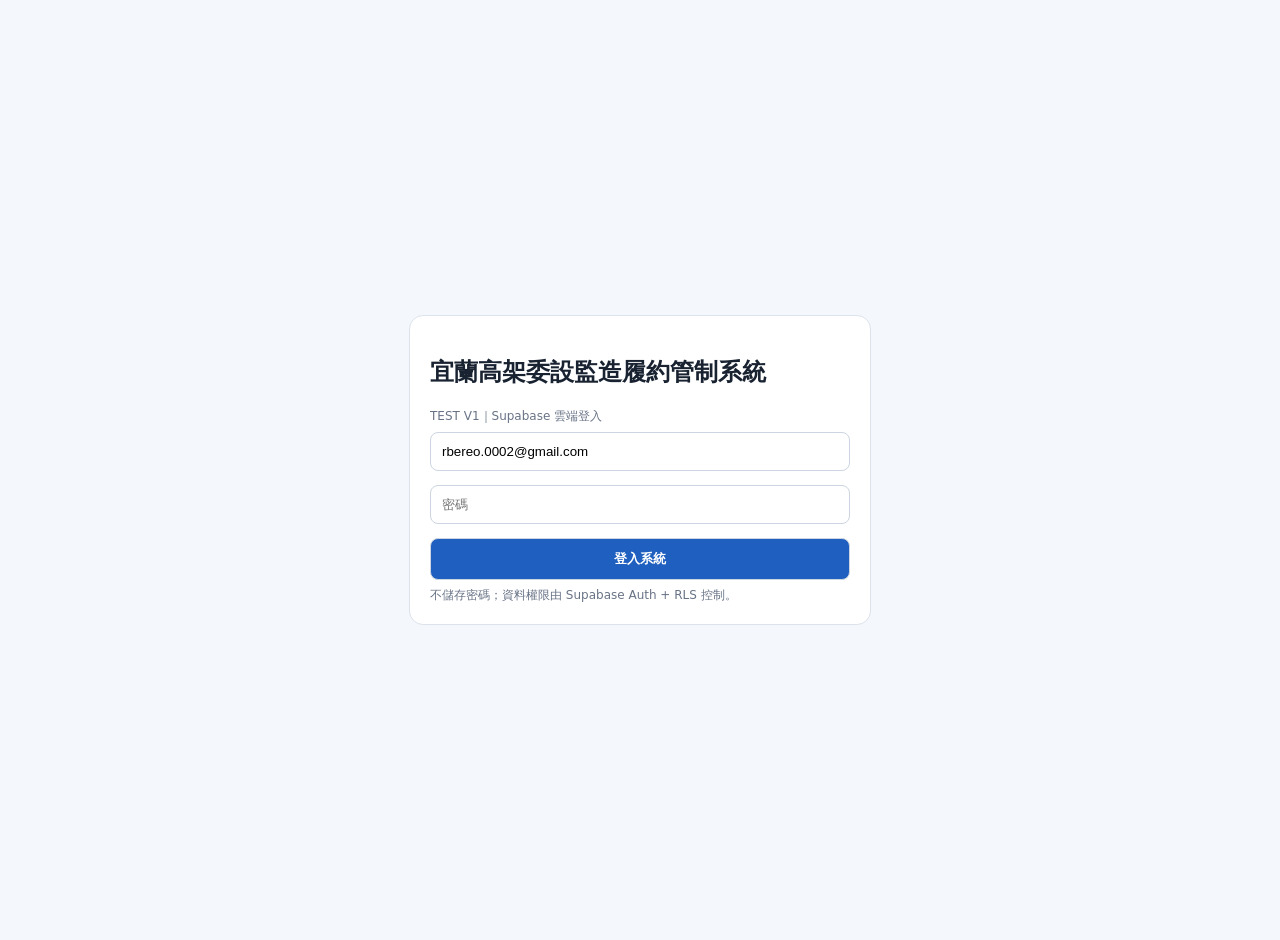
==== test/index.html @ 28b21b62 "建立 Supabase 履約管制測試版 V1 This file contains the HTML structure for the 宜蘭高架履約管制 TEST system, including" ====
<!doctype html>
<html lang="zh-Hant"><head><meta charset="utf-8"><meta name="viewport" content="width=device-width,initial-scale=1">
<title>宜蘭高架履約管制 TEST</title>
<style>
body{margin:0;font-family:system-ui,"Noto Sans TC",sans-serif;background:#f4f7fb;color:#182230}.hide{display:none!important}
.login{min-height:100vh;display:grid;place-items:center;padding:20px}.box,.card,.panel{background:#fff;border:1px solid #dce3ec;border-radius:14px;padding:20px}.box{width:min(420px,100%)}
input,button{width:100%;padding:11px;margin:7px 0;border:1px solid #ccd5e1;border-radius:8px;box-sizing:border-box}button{background:#1f5fbf;color:#fff;font-weight:700}
.top{background:#17365d;color:#fff;padding:15px 22px;display:flex;justify-content:space-between}.main{max-width:1300px;margin:auto;padding:20px}
.grid{display:grid;grid-template-columns:repeat(4,1fr);gap:12px}.projects{display:grid;grid-template-columns:1fr 1fr;gap:12px;margin-top:14px}.num{font-size:28px;font-weight:800}.muted{color:#687386;font-size:12px}
.row{display:grid;grid-template-columns:90px 1fr 120px 120px;gap:8px;padding:10px 14px;border-top:1px solid #edf0f4;font-size:13px}.head{font-weight:700;background:#eef3f9}
.perm{display:grid;grid-template-columns:repeat(3,1fr);gap:8px;margin-top:14px}.active{outline:2px solid #1f5fbf;background:#f2f7ff}.tag{background:#ffffff22;padding:5px 9px;border-radius:20px;font-size:12px}
.err{color:#b42318;font-size:13px}.panel{margin-top:14px}.note{margin-top:14px;padding:12px;background:#fff8e8;border-radius:10px;font-size:12px}
@media(max-width:800px){.grid{grid-template-columns:1fr 1fr}.projects,.perm{grid-template-columns:1fr}.row{grid-template-columns:70px 1fr 100px}.sm{display:none}}
</style></head><body>
<div id="login" class="login"><form id="form" class="box"><h2>宜蘭高架委設監造履約管制系統</h2><div class="muted">TEST V1｜Supabase 雲端登入</div>
<input id="email" type="email" autocomplete="username" value="rbereo.0002@gmail.com" required><input id="pw" type="password" autocomplete="current-password" placeholder="密碼" required>
<button type="submit">登入系統</button><div id="err" class="err"></div><div class="muted">不儲存密碼；資料權限由 Supabase Auth + RLS 控制。</div></form></div>
<div id="app" class="hide"><header class="top"><b>宜蘭至羅東鐵路高架化工程｜履約管制 TEST</b><div><span id="role" class="tag"></span> <span id="who"></span> <button id="out" style="width:auto;background:transparent">登出</button></div></header>
<main class="main"><h2>主管 Dashboard</h2><div id="time" class="muted">讀取中…</div>
<section class="grid"><div class="card"><div class="muted">北／南段標案</div><div id="pc" class="num">-</div></div><div class="card"><div class="muted">主管里程碑</div><div id="mc" class="num">-</div></div><div class="card"><div class="muted">已完成</div><div id="cc" class="num">-</div></div><div class="card"><div class="muted">逾期／即將到期</div><div id="ac" class="num">-</div></div></section>
<section id="projects" class="projects"></section><section class="panel" style="padding:0;overflow:hidden"><div class="row head"><div>標案</div><div>主要里程碑</div><div>狀態</div><div class="sm">契約期限</div></div><div id="rows"></div></section>
<section class="panel"><b>權限驗證</b><div class="muted">目前角色反白；資料庫另由 RLS 強制控管。</div><div class="perm"><div id="VIEWER" class="card"><b>Viewer</b><div class="muted">唯讀</div></div><div id="EDITOR" class="card"><b>Editor</b><div class="muted">一般資料新增／修改</div></div><div id="ADMIN" class="card"><b>Admin</b><div class="muted">完整管理權限</div></div></div></section>
<div class="note">TEST V1 僅驗證：登入／登出、北南段 Dashboard、Viewer／Editor／Admin 角色辨識。</div></main></div>
<script type="module">
import{createClient}from'https://esm.sh/@supabase/supabase-js@2';
const s=createClient('https://gpxnervtwrancfrukdba.supabase.co','sb_publishable_2TaZAQtvOrOGqTqD7kOMkw_JtIDcbYk',{auth:{persistSession:true,autoRefreshToken:true}});
const q=x=>document.getElementById(x),st={NOT_STARTED:'尚未開始',IN_PROGRESS:'辦理中',DUE_SOON:'即將到期',UNDER_REVIEW:'審查中',REVISION:'修正中',OVERDUE:'逾期',COMPLETED:'已完成',SUSPENDED:'暫停'};
const esc=v=>String(v??'').replace(/[&<>"']/g,c=>({'&':'&amp;','<':'&lt;','>':'&gt;','"':'&quot;',"'":'&#39;'}[c]));
async function show(){const{data:{session}}=await s.auth.getSession();if(!session){q('login').classList.remove('hide');q('app').classList.add('hide');return}
q('login').classList.add('hide');q('app').classList.remove('hide');q('who').textContent=session.user.email||'';
const{data:u,error:ue}=await s.from('user_profiles').select('role,is_active').eq('user_id',session.user.id).single();if(ue||!u||!u.is_active){await s.auth.signOut();q('err').textContent='此帳號尚未取得系統權限';return show()}
q('role').textContent=u.role;['VIEWER','EDITOR','ADMIN'].forEach(r=>q(r).classList.toggle('active',r===u.role));
const[pr,mr]=await Promise.all([s.from('projects').select('id,short_name,project_name,pre_tender_budget_amount').order('project_code'),s.from('milestones').select('project_id,milestone_name,stage,status,progress_percent,contract_due_date,dashboard_visible').eq('dashboard_visible',true).order('milestone_code')]);
if(pr.error||mr.error){q('time').textContent='資料讀取失敗：'+(pr.error?.message||mr.error?.message);return}const p=pr.data||[],m=mr.data||[];
q('pc').textContent=p.length;q('mc').textContent=m.length;q('cc').textContent=m.filter(x=>x.status==='COMPLETED').length;q('ac').textContent=m.filter(x=>['OVERDUE','DUE_SOON'].includes(x.status)).length;q('time').textContent='雲端資料讀取成功｜'+new Date().toLocaleString('zh-TW');
q('projects').innerHTML=p.map(x=>{const a=m.filter(y=>y.project_id===x.id),d=a.filter(y=>y.status==='COMPLETED').length,avg=a.length?Math.round(a.reduce((z,y)=>z+Number(y.progress_percent||0),0)/a.length):0,b=x.pre_tender_budget_amount?Number(x.pre_tender_budget_amount).toLocaleString('zh-TW')+' 元':'待確認';return '<div class="card"><h3>'+esc(x.short_name)+'</h3><div class="muted">'+esc(x.project_name)+'</div><p>主要里程碑：<b>'+a.length+'</b>　已完成：<b>'+d+'</b>　平均進度：<b>'+avg+'%</b></p><div class="muted">招標前預算基準：'+b+'</div></div>'}).join('');
const pm=Object.fromEntries(p.map(x=>[x.id,x.short_name]));q('rows').innerHTML=m.map(x=>'<div class="row"><div>'+esc(pm[x.project_id]||'')+'</div><div>'+esc(x.stage)+'｜'+esc(x.milestone_name)+'</div><div>'+esc(st[x.status]||x.status)+'</div><div class="sm">'+esc(x.contract_due_date||'待起算')+'</div></div>').join('')}
q('form').onsubmit=async e=>{e.preventDefault();q('err').textContent='';const{error}=await s.auth.signInWithPassword({email:q('email').value.trim(),password:q('pw').value});if(error)q('err').textContent='登入失敗：'+error.message;else show()};
q('out').onclick=async()=>{await s.auth.signOut();q('pw').value='';show()};show();
</script></body></html>
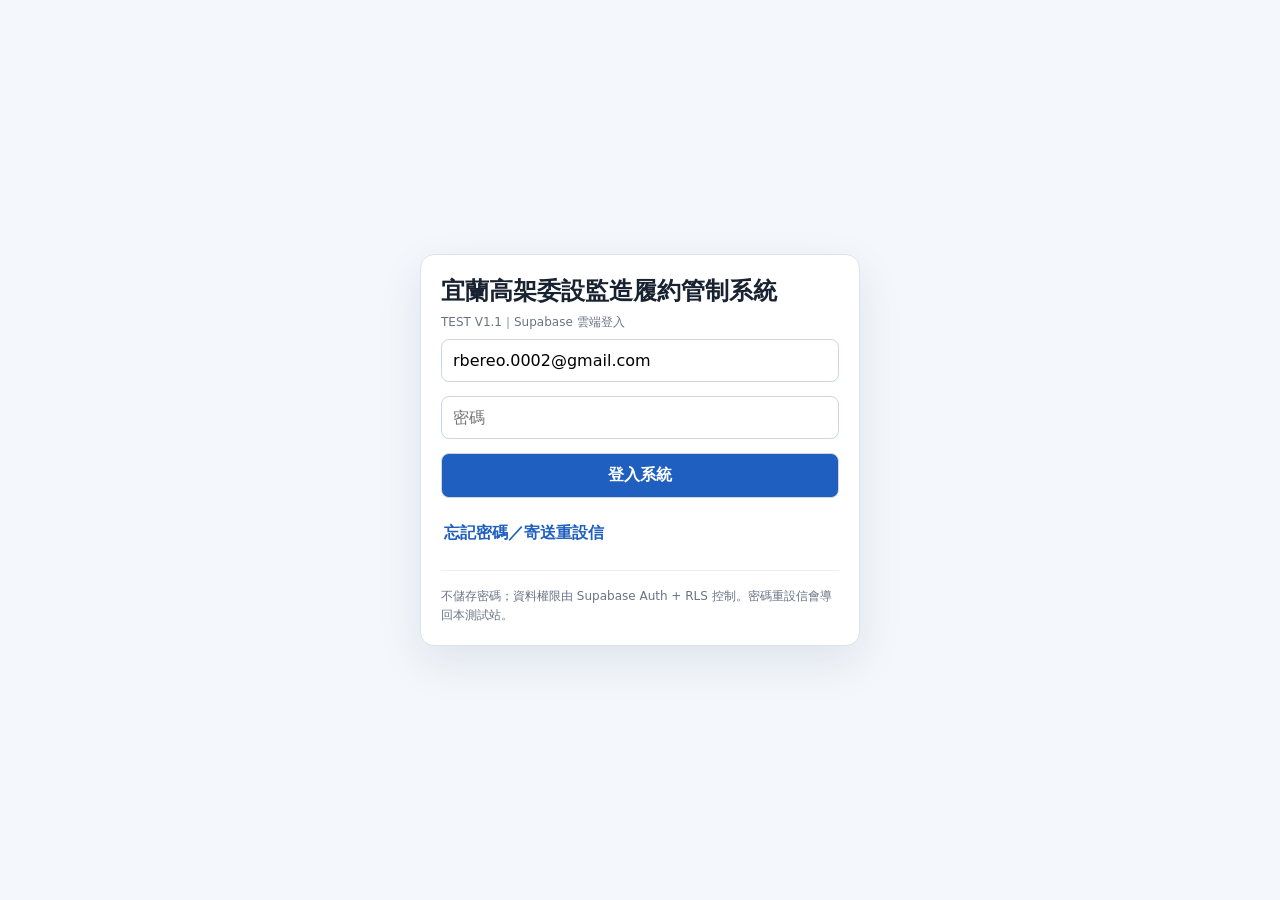
==== commit 436b95b1: "Revise index.html for version 1.1 updates TEST V1.1 更新重點 1. 加入「忘記密碼／寄送重設信」 2. Recovery link 回到 Git" ====
--- a/test/index.html
+++ b/test/index.html
@@ -1,40 +1,258 @@
 <!doctype html>
-<html lang="zh-Hant"><head><meta charset="utf-8"><meta name="viewport" content="width=device-width,initial-scale=1">
-<title>宜蘭高架履約管制 TEST</title>
+<html lang="zh-Hant">
+<head>
+<meta charset="utf-8">
+<meta name="viewport" content="width=device-width,initial-scale=1">
+<title>宜蘭高架履約管制 TEST V1.1</title>
 <style>
-body{margin:0;font-family:system-ui,"Noto Sans TC",sans-serif;background:#f4f7fb;color:#182230}.hide{display:none!important}
-.login{min-height:100vh;display:grid;place-items:center;padding:20px}.box,.card,.panel{background:#fff;border:1px solid #dce3ec;border-radius:14px;padding:20px}.box{width:min(420px,100%)}
-input,button{width:100%;padding:11px;margin:7px 0;border:1px solid #ccd5e1;border-radius:8px;box-sizing:border-box}button{background:#1f5fbf;color:#fff;font-weight:700}
-.top{background:#17365d;color:#fff;padding:15px 22px;display:flex;justify-content:space-between}.main{max-width:1300px;margin:auto;padding:20px}
-.grid{display:grid;grid-template-columns:repeat(4,1fr);gap:12px}.projects{display:grid;grid-template-columns:1fr 1fr;gap:12px;margin-top:14px}.num{font-size:28px;font-weight:800}.muted{color:#687386;font-size:12px}
-.row{display:grid;grid-template-columns:90px 1fr 120px 120px;gap:8px;padding:10px 14px;border-top:1px solid #edf0f4;font-size:13px}.head{font-weight:700;background:#eef3f9}
-.perm{display:grid;grid-template-columns:repeat(3,1fr);gap:8px;margin-top:14px}.active{outline:2px solid #1f5fbf;background:#f2f7ff}.tag{background:#ffffff22;padding:5px 9px;border-radius:20px;font-size:12px}
-.err{color:#b42318;font-size:13px}.panel{margin-top:14px}.note{margin-top:14px;padding:12px;background:#fff8e8;border-radius:10px;font-size:12px}
-@media(max-width:800px){.grid{grid-template-columns:1fr 1fr}.projects,.perm{grid-template-columns:1fr}.row{grid-template-columns:70px 1fr 100px}.sm{display:none}}
-</style></head><body>
-<div id="login" class="login"><form id="form" class="box"><h2>宜蘭高架委設監造履約管制系統</h2><div class="muted">TEST V1｜Supabase 雲端登入</div>
-<input id="email" type="email" autocomplete="username" value="rbereo.0002@gmail.com" required><input id="pw" type="password" autocomplete="current-password" placeholder="密碼" required>
-<button type="submit">登入系統</button><div id="err" class="err"></div><div class="muted">不儲存密碼；資料權限由 Supabase Auth + RLS 控制。</div></form></div>
-<div id="app" class="hide"><header class="top"><b>宜蘭至羅東鐵路高架化工程｜履約管制 TEST</b><div><span id="role" class="tag"></span> <span id="who"></span> <button id="out" style="width:auto;background:transparent">登出</button></div></header>
-<main class="main"><h2>主管 Dashboard</h2><div id="time" class="muted">讀取中…</div>
-<section class="grid"><div class="card"><div class="muted">北／南段標案</div><div id="pc" class="num">-</div></div><div class="card"><div class="muted">主管里程碑</div><div id="mc" class="num">-</div></div><div class="card"><div class="muted">已完成</div><div id="cc" class="num">-</div></div><div class="card"><div class="muted">逾期／即將到期</div><div id="ac" class="num">-</div></div></section>
-<section id="projects" class="projects"></section><section class="panel" style="padding:0;overflow:hidden"><div class="row head"><div>標案</div><div>主要里程碑</div><div>狀態</div><div class="sm">契約期限</div></div><div id="rows"></div></section>
-<section class="panel"><b>權限驗證</b><div class="muted">目前角色反白；資料庫另由 RLS 強制控管。</div><div class="perm"><div id="VIEWER" class="card"><b>Viewer</b><div class="muted">唯讀</div></div><div id="EDITOR" class="card"><b>Editor</b><div class="muted">一般資料新增／修改</div></div><div id="ADMIN" class="card"><b>Admin</b><div class="muted">完整管理權限</div></div></div></section>
-<div class="note">TEST V1 僅驗證：登入／登出、北南段 Dashboard、Viewer／Editor／Admin 角色辨識。</div></main></div>
+:root{--nav:#17365d;--blue:#1f5fbf;--bg:#f4f7fb;--line:#dce3ec;--muted:#687386;--bad:#b42318;--ok:#17803d}
+*{box-sizing:border-box}body{margin:0;font-family:system-ui,-apple-system,"Segoe UI","Noto Sans TC",sans-serif;background:var(--bg);color:#182230}
+.hide{display:none!important}.login{min-height:100vh;display:grid;place-items:center;padding:20px}.box,.card,.panel{background:#fff;border:1px solid var(--line);border-radius:14px;padding:20px}
+.box{width:min(440px,100%);box-shadow:0 16px 45px #17365d18}.box h2{margin:0 0 6px}.muted{color:var(--muted);font-size:12px;line-height:1.6}
+input,button{width:100%;padding:11px;margin:7px 0;border:1px solid #ccd5e1;border-radius:8px;font:inherit}button{background:var(--blue);color:#fff;font-weight:700;cursor:pointer}
+button.secondary{background:#fff;color:var(--blue)}button.link{background:transparent;color:var(--blue);border:0;padding:3px;text-align:left;width:auto}
+.err{color:var(--bad);font-size:13px;margin-top:8px}.ok{color:var(--ok);font-size:13px;margin-top:8px}
+.top{background:var(--nav);color:#fff;padding:15px 22px;display:flex;justify-content:space-between;align-items:center;gap:10px}.top button{width:auto;background:transparent;margin:0}
+.main{max-width:1300px;margin:auto;padding:20px}.grid{display:grid;grid-template-columns:repeat(4,1fr);gap:12px}.projects{display:grid;grid-template-columns:1fr 1fr;gap:12px;margin-top:14px}.num{font-size:28px;font-weight:800}
+.row{display:grid;grid-template-columns:90px 1fr 120px 120px;gap:8px;padding:10px 14px;border-top:1px solid #edf0f4;font-size:13px}.head{font-weight:700;background:#eef3f9}.panel{margin-top:14px}
+.perm{display:grid;grid-template-columns:repeat(3,1fr);gap:8px;margin-top:14px}.active{outline:2px solid var(--blue);background:#f2f7ff}.tag{background:#ffffff22;padding:5px 9px;border-radius:20px;font-size:12px}
+.note{margin-top:14px;padding:12px;border-radius:10px;background:#fff8e8;color:#785400;font-size:12px}.divider{height:1px;background:#edf0f4;margin:16px 0}
+@media(max-width:800px){.grid{grid-template-columns:1fr 1fr}.projects,.perm{grid-template-columns:1fr}.row{grid-template-columns:70px 1fr 100px}.sm{display:none}.top{flex-direction:column;align-items:flex-start}}
+</style>
+</head>
+<body>
+
+<div id="loginView" class="login">
+  <div class="box">
+    <h2>宜蘭高架委設監造履約管制系統</h2>
+    <div class="muted">TEST V1.1｜Supabase 雲端登入</div>
+
+    <form id="loginForm">
+      <input id="email" type="email" autocomplete="username" value="rbereo.0002@gmail.com" required>
+      <input id="pw" type="password" autocomplete="current-password" placeholder="密碼" required>
+      <button type="submit">登入系統</button>
+      <div id="loginErr" class="err"></div>
+    </form>
+
+    <button id="forgotBtn" class="link" type="button">忘記密碼／寄送重設信</button>
+    <div id="recoveryMsg" class="ok"></div>
+
+    <div class="divider"></div>
+    <div class="muted">不儲存密碼；資料權限由 Supabase Auth + RLS 控制。密碼重設信會導回本測試站。</div>
+  </div>
+</div>
+
+<div id="resetView" class="login hide">
+  <form id="resetForm" class="box">
+    <h2>設定新密碼</h2>
+    <div class="muted">已從 Supabase recovery link 進入。請設定新的系統登入密碼。</div>
+    <input id="newPw1" type="password" minlength="10" autocomplete="new-password" placeholder="新密碼（至少10字元）" required>
+    <input id="newPw2" type="password" minlength="10" autocomplete="new-password" placeholder="再次輸入新密碼" required>
+    <button type="submit">儲存新密碼</button>
+    <div id="resetErr" class="err"></div>
+    <div id="resetOk" class="ok"></div>
+  </form>
+</div>
+
+<div id="appView" class="hide">
+<header class="top">
+  <b>宜蘭至羅東鐵路高架化工程｜履約管制 TEST V1.1</b>
+  <div><span id="role" class="tag"></span> <span id="who" style="font-size:12px"></span> <button id="out">登出</button></div>
+</header>
+<main class="main">
+  <h2 style="margin-bottom:4px">主管 Dashboard</h2>
+  <div id="time" class="muted">讀取中…</div>
+
+  <section class="grid" style="margin-top:14px">
+    <div class="card"><div class="muted">北／南段標案</div><div id="pc" class="num">-</div></div>
+    <div class="card"><div class="muted">主管里程碑</div><div id="mc" class="num">-</div></div>
+    <div class="card"><div class="muted">已完成</div><div id="cc" class="num">-</div></div>
+    <div class="card"><div class="muted">逾期／即將到期</div><div id="ac" class="num">-</div></div>
+  </section>
+
+  <section id="projects" class="projects"></section>
+
+  <section class="panel" style="padding:0;overflow:hidden">
+    <div class="row head"><div>標案</div><div>主要里程碑</div><div>狀態</div><div class="sm">契約期限</div></div>
+    <div id="rows"></div>
+  </section>
+
+  <section class="panel">
+    <b>權限驗證</b>
+    <div class="muted">目前角色反白；資料庫另由 RLS 強制控管。</div>
+    <div class="perm">
+      <div id="VIEWER" class="card"><b>Viewer</b><div class="muted">唯讀</div></div>
+      <div id="EDITOR" class="card"><b>Editor</b><div class="muted">一般資料新增／修改</div></div>
+      <div id="ADMIN" class="card"><b>Admin</b><div class="muted">完整管理權限</div></div>
+    </div>
+  </section>
+
+  <div class="note">TEST V1.1：登入／登出、密碼重設、北南段 Dashboard、Viewer／Editor／Admin 角色辨識。</div>
+</main>
+</div>
+
 <script type="module">
-import{createClient}from'https://esm.sh/@supabase/supabase-js@2';
-const s=createClient('https://gpxnervtwrancfrukdba.supabase.co','sb_publishable_2TaZAQtvOrOGqTqD7kOMkw_JtIDcbYk',{auth:{persistSession:true,autoRefreshToken:true}});
-const q=x=>document.getElementById(x),st={NOT_STARTED:'尚未開始',IN_PROGRESS:'辦理中',DUE_SOON:'即將到期',UNDER_REVIEW:'審查中',REVISION:'修正中',OVERDUE:'逾期',COMPLETED:'已完成',SUSPENDED:'暫停'};
+import {createClient} from 'https://esm.sh/@supabase/supabase-js@2';
+
+const SUPABASE_URL='https://gpxnervtwrancfrukdba.supabase.co';
+const SUPABASE_KEY='sb_publishable_2TaZAQtvOrOGqTqD7kOMkw_JtIDcbYk';
+const SITE_URL='https://lwtlin-sketch.github.io/yilan-rail-dashboard/test/';
+const s=createClient(SUPABASE_URL,SUPABASE_KEY,{auth:{persistSession:true,autoRefreshToken:true,detectSessionInUrl:true}});
+
+const q=x=>document.getElementById(x);
+const st={NOT_STARTED:'尚未開始',IN_PROGRESS:'辦理中',DUE_SOON:'即將到期',UNDER_REVIEW:'審查中',REVISION:'修正中',OVERDUE:'逾期',COMPLETED:'已完成',SUSPENDED:'暫停'};
 const esc=v=>String(v??'').replace(/[&<>"']/g,c=>({'&':'&amp;','<':'&lt;','>':'&gt;','"':'&quot;',"'":'&#39;'}[c]));
-async function show(){const{data:{session}}=await s.auth.getSession();if(!session){q('login').classList.remove('hide');q('app').classList.add('hide');return}
-q('login').classList.add('hide');q('app').classList.remove('hide');q('who').textContent=session.user.email||'';
-const{data:u,error:ue}=await s.from('user_profiles').select('role,is_active').eq('user_id',session.user.id).single();if(ue||!u||!u.is_active){await s.auth.signOut();q('err').textContent='此帳號尚未取得系統權限';return show()}
-q('role').textContent=u.role;['VIEWER','EDITOR','ADMIN'].forEach(r=>q(r).classList.toggle('active',r===u.role));
-const[pr,mr]=await Promise.all([s.from('projects').select('id,short_name,project_name,pre_tender_budget_amount').order('project_code'),s.from('milestones').select('project_id,milestone_name,stage,status,progress_percent,contract_due_date,dashboard_visible').eq('dashboard_visible',true).order('milestone_code')]);
-if(pr.error||mr.error){q('time').textContent='資料讀取失敗：'+(pr.error?.message||mr.error?.message);return}const p=pr.data||[],m=mr.data||[];
-q('pc').textContent=p.length;q('mc').textContent=m.length;q('cc').textContent=m.filter(x=>x.status==='COMPLETED').length;q('ac').textContent=m.filter(x=>['OVERDUE','DUE_SOON'].includes(x.status)).length;q('time').textContent='雲端資料讀取成功｜'+new Date().toLocaleString('zh-TW');
-q('projects').innerHTML=p.map(x=>{const a=m.filter(y=>y.project_id===x.id),d=a.filter(y=>y.status==='COMPLETED').length,avg=a.length?Math.round(a.reduce((z,y)=>z+Number(y.progress_percent||0),0)/a.length):0,b=x.pre_tender_budget_amount?Number(x.pre_tender_budget_amount).toLocaleString('zh-TW')+' 元':'待確認';return '<div class="card"><h3>'+esc(x.short_name)+'</h3><div class="muted">'+esc(x.project_name)+'</div><p>主要里程碑：<b>'+a.length+'</b>　已完成：<b>'+d+'</b>　平均進度：<b>'+avg+'%</b></p><div class="muted">招標前預算基準：'+b+'</div></div>'}).join('');
-const pm=Object.fromEntries(p.map(x=>[x.id,x.short_name]));q('rows').innerHTML=m.map(x=>'<div class="row"><div>'+esc(pm[x.project_id]||'')+'</div><div>'+esc(x.stage)+'｜'+esc(x.milestone_name)+'</div><div>'+esc(st[x.status]||x.status)+'</div><div class="sm">'+esc(x.contract_due_date||'待起算')+'</div></div>').join('')}
-q('form').onsubmit=async e=>{e.preventDefault();q('err').textContent='';const{error}=await s.auth.signInWithPassword({email:q('email').value.trim(),password:q('pw').value});if(error)q('err').textContent='登入失敗：'+error.message;else show()};
-q('out').onclick=async()=>{await s.auth.signOut();q('pw').value='';show()};show();
-</script></body></html>
+
+function setView(name){
+  q('loginView').classList.toggle('hide',name!=='login');
+  q('resetView').classList.toggle('hide',name!=='reset');
+  q('appView').classList.toggle('hide',name!=='app');
+}
+
+function urlSuggestsRecovery(){
+  const h=location.hash||'';
+  const s=location.search||'';
+  return h.includes('type=recovery') || s.includes('type=recovery') || h.includes('access_token=');
+}
+
+async function boot(){
+  const {data:{session}}=await s.auth.getSession();
+
+  if(urlSuggestsRecovery() && session){
+    setView('reset');
+    return;
+  }
+
+  if(!session){
+    setView('login');
+    return;
+  }
+
+  setView('app');
+  await loadDashboard(session);
+}
+
+q('loginForm').addEventListener('submit',async e=>{
+  e.preventDefault();
+  q('loginErr').textContent='';
+  const {error}=await s.auth.signInWithPassword({
+    email:q('email').value.trim(),
+    password:q('pw').value
+  });
+  if(error){
+    q('loginErr').textContent='登入失敗：'+error.message;
+    return;
+  }
+  await boot();
+});
+
+q('forgotBtn').addEventListener('click',async()=>{
+  q('loginErr').textContent='';
+  q('recoveryMsg').textContent='';
+  const email=q('email').value.trim();
+  if(!email){
+    q('loginErr').textContent='請先輸入 Email';
+    return;
+  }
+  const {error}=await s.auth.resetPasswordForEmail(email,{redirectTo:SITE_URL});
+  if(error){
+    q('loginErr').textContent='無法寄送重設信：'+error.message;
+    return;
+  }
+  q('recoveryMsg').textContent='密碼重設信已寄出，請到信箱收信。';
+});
+
+q('resetForm').addEventListener('submit',async e=>{
+  e.preventDefault();
+  q('resetErr').textContent='';
+  q('resetOk').textContent='';
+  const p1=q('newPw1').value;
+  const p2=q('newPw2').value;
+  if(p1.length<10){
+    q('resetErr').textContent='新密碼至少10字元。';
+    return;
+  }
+  if(p1!==p2){
+    q('resetErr').textContent='兩次輸入的密碼不一致。';
+    return;
+  }
+  const {error}=await s.auth.updateUser({password:p1});
+  if(error){
+    q('resetErr').textContent='密碼更新失敗：'+error.message;
+    return;
+  }
+  q('resetOk').textContent='新密碼已設定完成，正在進入系統…';
+  history.replaceState({},document.title,location.pathname);
+  setTimeout(()=>boot(),700);
+});
+
+q('out').addEventListener('click',async()=>{
+  await s.auth.signOut();
+  q('pw').value='';
+  history.replaceState({},document.title,location.pathname);
+  await boot();
+});
+
+async function loadDashboard(session){
+  q('who').textContent=session.user.email||'';
+
+  const {data:u,error:ue}=await s.from('user_profiles')
+    .select('role,is_active')
+    .eq('user_id',session.user.id)
+    .single();
+
+  if(ue||!u||!u.is_active){
+    await s.auth.signOut();
+    q('loginErr').textContent='此帳號尚未取得系統權限。';
+    return boot();
+  }
+
+  q('role').textContent=u.role;
+  ['VIEWER','EDITOR','ADMIN'].forEach(r=>q(r).classList.toggle('active',r===u.role));
+
+  const [pr,mr]=await Promise.all([
+    s.from('projects')
+      .select('id,short_name,project_name,pre_tender_budget_amount')
+      .order('project_code'),
+    s.from('milestones')
+      .select('project_id,milestone_name,stage,status,progress_percent,contract_due_date,dashboard_visible')
+      .eq('dashboard_visible',true)
+      .order('milestone_code')
+  ]);
+
+  if(pr.error||mr.error){
+    q('time').textContent='雲端資料讀取失敗：'+(pr.error?.message||mr.error?.message);
+    return;
+  }
+
+  const p=pr.data||[],m=mr.data||[];
+  q('pc').textContent=p.length;
+  q('mc').textContent=m.length;
+  q('cc').textContent=m.filter(x=>x.status==='COMPLETED').length;
+  q('ac').textContent=m.filter(x=>['OVERDUE','DUE_SOON'].includes(x.status)).length;
+  q('time').textContent='雲端資料讀取成功｜'+new Date().toLocaleString('zh-TW');
+
+  q('projects').innerHTML=p.map(x=>{
+    const a=m.filter(y=>y.project_id===x.id);
+    const d=a.filter(y=>y.status==='COMPLETED').length;
+    const avg=a.length?Math.round(a.reduce((z,y)=>z+Number(y.progress_percent||0),0)/a.length):0;
+    const b=x.pre_tender_budget_amount?Number(x.pre_tender_budget_amount).toLocaleString('zh-TW')+' 元':'待確認';
+    return '<article class="card"><h3>'+esc(x.short_name)+'</h3><div class="muted">'+esc(x.project_name)+'</div><p>主要里程碑：<b>'+a.length+'</b>　已完成：<b>'+d+'</b>　平均進度：<b>'+avg+'%</b></p><div class="muted">招標前預算基準：'+b+'</div></article>';
+  }).join('');
+
+  const pm=Object.fromEntries(p.map(x=>[x.id,x.short_name]));
+  q('rows').innerHTML=m.map(x=>
+    '<div class="row"><div>'+esc(pm[x.project_id]||'')+'</div><div>'+esc(x.stage)+'｜'+esc(x.milestone_name)+'</div><div>'+esc(st[x.status]||x.status)+'</div><div class="sm">'+esc(x.contract_due_date||'待起算')+'</div></div>'
+  ).join('');
+}
+
+s.auth.onAuthStateChange((event,session)=>{
+  if(event==='PASSWORD_RECOVERY' && session){
+    setView('reset');
+  }
+});
+
+boot();
+</script>
+</body>
+</html>
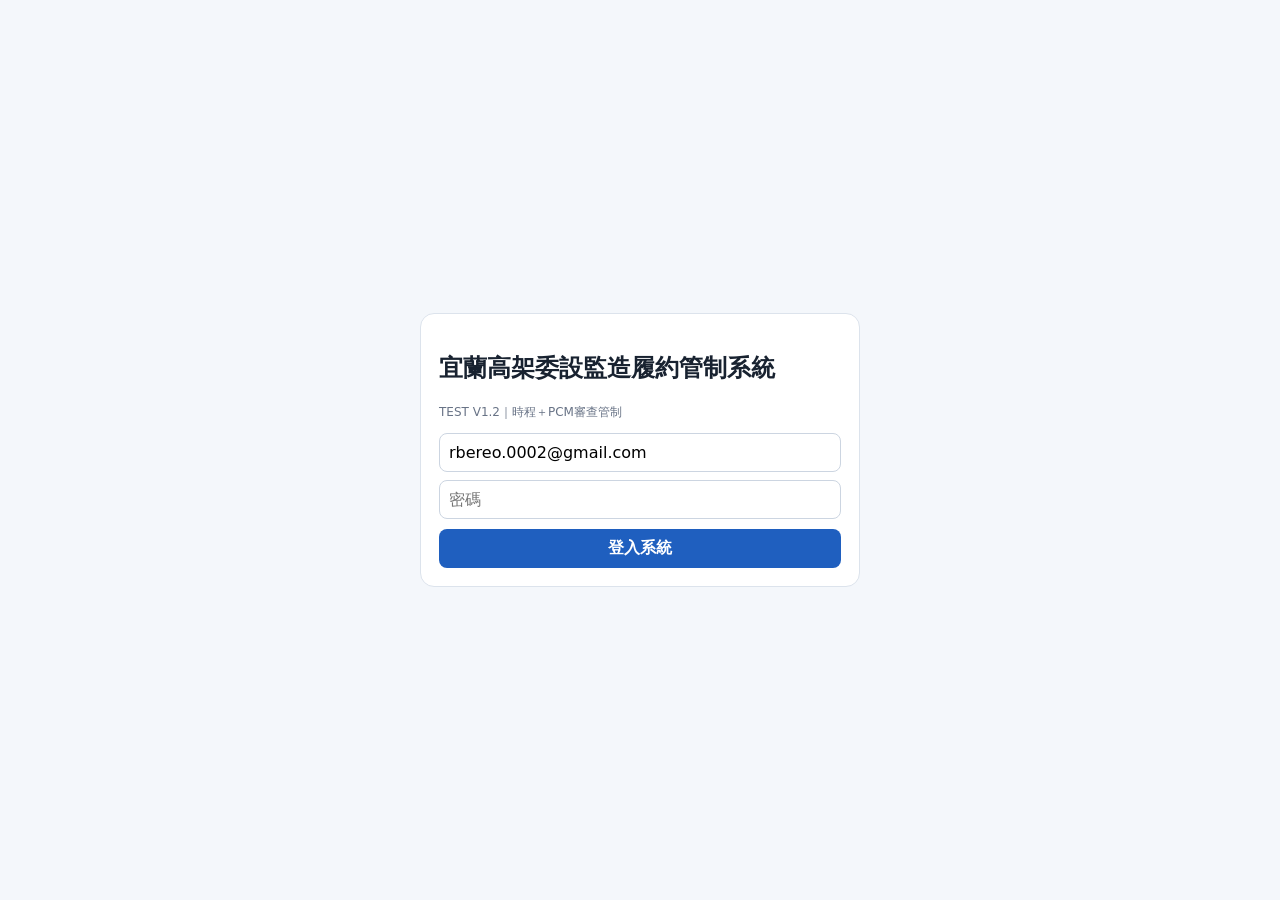
==== commit 79a9592a: "TEST V1.2 新增： 1. ADMIN 輸入契約簽訂日／生效日。 2. EDITOR / ADMIN 更新里程碑實際提送、核定、完成日期。 3. 自動重算可明確推導的契約期限。 4. P" ====
--- a/test/index.html
+++ b/test/index.html
@@ -1,258 +1,21 @@
-<!doctype html>
-<html lang="zh-Hant">
-<head>
-<meta charset="utf-8">
-<meta name="viewport" content="width=device-width,initial-scale=1">
-<title>宜蘭高架履約管制 TEST V1.1</title>
+<!doctype html><html lang="zh-Hant"><head><meta charset="utf-8"><meta name="viewport" content="width=device-width,initial-scale=1"><title>宜蘭高架履約管制 TEST V1.2</title>
 <style>
-:root{--nav:#17365d;--blue:#1f5fbf;--bg:#f4f7fb;--line:#dce3ec;--muted:#687386;--bad:#b42318;--ok:#17803d}
-*{box-sizing:border-box}body{margin:0;font-family:system-ui,-apple-system,"Segoe UI","Noto Sans TC",sans-serif;background:var(--bg);color:#182230}
-.hide{display:none!important}.login{min-height:100vh;display:grid;place-items:center;padding:20px}.box,.card,.panel{background:#fff;border:1px solid var(--line);border-radius:14px;padding:20px}
-.box{width:min(440px,100%);box-shadow:0 16px 45px #17365d18}.box h2{margin:0 0 6px}.muted{color:var(--muted);font-size:12px;line-height:1.6}
-input,button{width:100%;padding:11px;margin:7px 0;border:1px solid #ccd5e1;border-radius:8px;font:inherit}button{background:var(--blue);color:#fff;font-weight:700;cursor:pointer}
-button.secondary{background:#fff;color:var(--blue)}button.link{background:transparent;color:var(--blue);border:0;padding:3px;text-align:left;width:auto}
-.err{color:var(--bad);font-size:13px;margin-top:8px}.ok{color:var(--ok);font-size:13px;margin-top:8px}
-.top{background:var(--nav);color:#fff;padding:15px 22px;display:flex;justify-content:space-between;align-items:center;gap:10px}.top button{width:auto;background:transparent;margin:0}
-.main{max-width:1300px;margin:auto;padding:20px}.grid{display:grid;grid-template-columns:repeat(4,1fr);gap:12px}.projects{display:grid;grid-template-columns:1fr 1fr;gap:12px;margin-top:14px}.num{font-size:28px;font-weight:800}
-.row{display:grid;grid-template-columns:90px 1fr 120px 120px;gap:8px;padding:10px 14px;border-top:1px solid #edf0f4;font-size:13px}.head{font-weight:700;background:#eef3f9}.panel{margin-top:14px}
-.perm{display:grid;grid-template-columns:repeat(3,1fr);gap:8px;margin-top:14px}.active{outline:2px solid var(--blue);background:#f2f7ff}.tag{background:#ffffff22;padding:5px 9px;border-radius:20px;font-size:12px}
-.note{margin-top:14px;padding:12px;border-radius:10px;background:#fff8e8;color:#785400;font-size:12px}.divider{height:1px;background:#edf0f4;margin:16px 0}
-@media(max-width:800px){.grid{grid-template-columns:1fr 1fr}.projects,.perm{grid-template-columns:1fr}.row{grid-template-columns:70px 1fr 100px}.sm{display:none}.top{flex-direction:column;align-items:flex-start}}
-</style>
-</head>
-<body>
-
-<div id="loginView" class="login">
-  <div class="box">
-    <h2>宜蘭高架委設監造履約管制系統</h2>
-    <div class="muted">TEST V1.1｜Supabase 雲端登入</div>
-
-    <form id="loginForm">
-      <input id="email" type="email" autocomplete="username" value="rbereo.0002@gmail.com" required>
-      <input id="pw" type="password" autocomplete="current-password" placeholder="密碼" required>
-      <button type="submit">登入系統</button>
-      <div id="loginErr" class="err"></div>
-    </form>
-
-    <button id="forgotBtn" class="link" type="button">忘記密碼／寄送重設信</button>
-    <div id="recoveryMsg" class="ok"></div>
-
-    <div class="divider"></div>
-    <div class="muted">不儲存密碼；資料權限由 Supabase Auth + RLS 控制。密碼重設信會導回本測試站。</div>
-  </div>
-</div>
-
-<div id="resetView" class="login hide">
-  <form id="resetForm" class="box">
-    <h2>設定新密碼</h2>
-    <div class="muted">已從 Supabase recovery link 進入。請設定新的系統登入密碼。</div>
-    <input id="newPw1" type="password" minlength="10" autocomplete="new-password" placeholder="新密碼（至少10字元）" required>
-    <input id="newPw2" type="password" minlength="10" autocomplete="new-password" placeholder="再次輸入新密碼" required>
-    <button type="submit">儲存新密碼</button>
-    <div id="resetErr" class="err"></div>
-    <div id="resetOk" class="ok"></div>
-  </form>
-</div>
-
-<div id="appView" class="hide">
-<header class="top">
-  <b>宜蘭至羅東鐵路高架化工程｜履約管制 TEST V1.1</b>
-  <div><span id="role" class="tag"></span> <span id="who" style="font-size:12px"></span> <button id="out">登出</button></div>
-</header>
-<main class="main">
-  <h2 style="margin-bottom:4px">主管 Dashboard</h2>
-  <div id="time" class="muted">讀取中…</div>
-
-  <section class="grid" style="margin-top:14px">
-    <div class="card"><div class="muted">北／南段標案</div><div id="pc" class="num">-</div></div>
-    <div class="card"><div class="muted">主管里程碑</div><div id="mc" class="num">-</div></div>
-    <div class="card"><div class="muted">已完成</div><div id="cc" class="num">-</div></div>
-    <div class="card"><div class="muted">逾期／即將到期</div><div id="ac" class="num">-</div></div>
-  </section>
-
-  <section id="projects" class="projects"></section>
-
-  <section class="panel" style="padding:0;overflow:hidden">
-    <div class="row head"><div>標案</div><div>主要里程碑</div><div>狀態</div><div class="sm">契約期限</div></div>
-    <div id="rows"></div>
-  </section>
-
-  <section class="panel">
-    <b>權限驗證</b>
-    <div class="muted">目前角色反白；資料庫另由 RLS 強制控管。</div>
-    <div class="perm">
-      <div id="VIEWER" class="card"><b>Viewer</b><div class="muted">唯讀</div></div>
-      <div id="EDITOR" class="card"><b>Editor</b><div class="muted">一般資料新增／修改</div></div>
-      <div id="ADMIN" class="card"><b>Admin</b><div class="muted">完整管理權限</div></div>
-    </div>
-  </section>
-
-  <div class="note">TEST V1.1：登入／登出、密碼重設、北南段 Dashboard、Viewer／Editor／Admin 角色辨識。</div>
-</main>
-</div>
-
+:root{--nav:#17365d;--blue:#1f5fbf;--bg:#f4f7fb;--line:#dce3ec;--muted:#687386;--bad:#b42318;--warn:#b54708;--ok:#17803d}*{box-sizing:border-box}body{margin:0;font-family:system-ui,"Noto Sans TC",sans-serif;background:var(--bg);color:#182230}.hide{display:none!important}.login{min-height:100vh;display:grid;place-items:center;padding:20px}.box,.card,.panel{background:#fff;border:1px solid var(--line);border-radius:14px;padding:18px}.box{width:min(440px,100%)}input,select,button{font:inherit}input,select{width:100%;padding:9px;border:1px solid #ccd5e1;border-radius:8px;background:#fff}button{padding:9px 13px;border:0;border-radius:8px;background:var(--blue);color:#fff;font-weight:700;cursor:pointer}.top{background:var(--nav);color:#fff;padding:14px 22px;display:flex;justify-content:space-between;gap:10px}.top button{background:transparent}.main{max-width:1380px;margin:auto;padding:18px}.tabs{display:flex;gap:8px;flex-wrap:wrap;margin:10px 0}.tab{background:#fff;color:#17365d;border:1px solid #ccd5e1}.tab.active{background:#17365d;color:#fff}.grid{display:grid;grid-template-columns:repeat(4,1fr);gap:12px}.projects{display:grid;grid-template-columns:1fr 1fr;gap:12px;margin-top:14px}.num{font-size:28px;font-weight:800}.muted{color:var(--muted);font-size:12px;line-height:1.5}.tag{background:#ffffff22;padding:5px 9px;border-radius:20px;font-size:12px}.panel{margin-top:14px}.err{color:var(--bad);font-size:13px}.ok{color:var(--ok);font-size:13px}.table{width:100%;border-collapse:collapse;font-size:13px}.table th,.table td{padding:8px;border-bottom:1px solid #edf0f4;text-align:left;vertical-align:middle}.table th{background:#eef3f9;position:sticky;top:0}.scroll{overflow:auto;max-height:62vh}.pill{display:inline-block;padding:3px 8px;border-radius:99px;background:#eef3f9}.pill.bad{background:#fee4e2;color:#b42318}.pill.warn{background:#fffaeb;color:#b54708}.pill.ok{background:#ecfdf3;color:#067647}.formgrid{display:grid;grid-template-columns:repeat(4,1fr);gap:10px}.formgrid label{font-size:12px;color:#475467}.wide{grid-column:span 2}.note{margin-top:12px;padding:12px;background:#fff8e8;border-radius:10px;font-size:12px}@media(max-width:900px){.grid{grid-template-columns:1fr 1fr}.projects{grid-template-columns:1fr}.formgrid{grid-template-columns:1fr 1fr}}@media(max-width:600px){.grid,.formgrid{grid-template-columns:1fr}.top{flex-direction:column}}
+</style></head><body>
+<div id="loginView" class="login"><form id="loginForm" class="box"><h2>宜蘭高架委設監造履約管制系統</h2><div class="muted">TEST V1.2｜時程＋PCM審查管制</div><input id="email" type="email" value="rbereo.0002@gmail.com" required style="margin-top:12px"><input id="pw" type="password" placeholder="密碼" required style="margin-top:8px"><button style="width:100%;margin-top:10px">登入系統</button><div id="loginErr" class="err"></div></form></div>
+<div id="appView" class="hide"><header class="top"><b>宜蘭至羅東鐵路高架化工程｜履約管制 TEST V1.2</b><div><span id="role" class="tag"></span> <span id="who"></span> <button id="out">登出</button></div></header><main class="main">
+<div class="tabs"><button class="tab active" data-page="dash">主管 Dashboard</button><button class="tab" data-page="schedule">時程資料輸入</button><button class="tab" data-page="review">PCM 審查管制</button></div>
+<section id="dashPage"><h2>主管 Dashboard</h2><div id="time" class="muted">讀取中…</div><div class="grid" style="margin-top:12px"><div class="card"><div class="muted">北／南段標案</div><div id="pc" class="num">-</div></div><div class="card"><div class="muted">主管里程碑</div><div id="mc" class="num">-</div></div><div class="card"><div class="muted">已完成</div><div id="cc" class="num">-</div></div><div class="card"><div class="muted">逾期／即將到期</div><div id="ac" class="num">-</div></div></div><div id="projects" class="projects"></div><section class="panel scroll"><table class="table"><thead><tr><th>標案</th><th>管制項目</th><th>期限</th><th>剩餘天數</th><th>狀態</th></tr></thead><tbody id="alerts"></tbody></table></section></section>
+<section id="schedulePage" class="hide"><h2>時程資料輸入</h2><div class="muted">契約主檔日期僅 ADMIN 可修改；EDITOR 可更新里程碑實際提送、核定、完成日期。系統依觸發關係自動重算可明確推導的期限。</div><section id="projectDatePanel" class="panel"><b>契約主檔日期</b><div class="formgrid" style="margin-top:10px"><label>標案<select id="projectSelect"></select></label><label>契約簽訂日<input id="signDate" type="date"></label><label>契約生效日<input id="effectiveDate" type="date"></label><label>&nbsp;<button id="saveProjectDates" style="width:100%">儲存並重算</button></label></div><div id="projectDateMsg"></div></section><section class="panel scroll"><table class="table"><thead><tr><th>標案</th><th>里程碑</th><th>觸發依據</th><th>天數</th><th>契約期限</th><th>實際提送</th><th>核定日</th><th>完成日</th><th>動作</th></tr></thead><tbody id="milestoneEditRows"></tbody></table></section></section>
+<section id="reviewPage" class="hide"><h2>PCM 審查管制</h2><div class="muted">管理規則：PCM 原則一次審查 30 日曆天；假日只警示、不自動順延。輸入 PCM 收件日後，系統自動計算管理期限。</div><section class="panel"><div class="formgrid"><label>標案<select id="reviewProject"></select></label><label class="wide">審查里程碑<select id="reviewMilestone"></select></label><label>版次／次別<input id="revisionNo" placeholder="V1 / 第1次"></label><label>廠商提送日<input id="contractorSubmitDate" type="date"></label><label>PCM 收件日<input id="pcmReceiveDate" type="date"></label><label>&nbsp;<button id="addReview" style="width:100%">新增審查紀錄</button></label></div><div id="reviewMsg"></div></section><section class="panel scroll"><table class="table"><thead><tr><th>標案</th><th>成果</th><th>版次</th><th>PCM收件</th><th>PCM管理期限</th><th>PCM完成</th><th>狀態</th></tr></thead><tbody id="reviewRows"></tbody></table></section></section>
+<div class="note">TEST V1.2：新增契約日期輸入、里程碑日期輸入、自動期限重算、PCM 30 日審查期限及 Dashboard 預警。</div></main></div>
 <script type="module">
-import {createClient} from 'https://esm.sh/@supabase/supabase-js@2';
-
-const SUPABASE_URL='https://gpxnervtwrancfrukdba.supabase.co';
-const SUPABASE_KEY='sb_publishable_2TaZAQtvOrOGqTqD7kOMkw_JtIDcbYk';
-const SITE_URL='https://lwtlin-sketch.github.io/yilan-rail-dashboard/test/';
-const s=createClient(SUPABASE_URL,SUPABASE_KEY,{auth:{persistSession:true,autoRefreshToken:true,detectSessionInUrl:true}});
-
-const q=x=>document.getElementById(x);
-const st={NOT_STARTED:'尚未開始',IN_PROGRESS:'辦理中',DUE_SOON:'即將到期',UNDER_REVIEW:'審查中',REVISION:'修正中',OVERDUE:'逾期',COMPLETED:'已完成',SUSPENDED:'暫停'};
-const esc=v=>String(v??'').replace(/[&<>"']/g,c=>({'&':'&amp;','<':'&lt;','>':'&gt;','"':'&quot;',"'":'&#39;'}[c]));
-
-function setView(name){
-  q('loginView').classList.toggle('hide',name!=='login');
-  q('resetView').classList.toggle('hide',name!=='reset');
-  q('appView').classList.toggle('hide',name!=='app');
-}
-
-function urlSuggestsRecovery(){
-  const h=location.hash||'';
-  const s=location.search||'';
-  return h.includes('type=recovery') || s.includes('type=recovery') || h.includes('access_token=');
-}
-
-async function boot(){
-  const {data:{session}}=await s.auth.getSession();
-
-  if(urlSuggestsRecovery() && session){
-    setView('reset');
-    return;
-  }
-
-  if(!session){
-    setView('login');
-    return;
-  }
-
-  setView('app');
-  await loadDashboard(session);
-}
-
-q('loginForm').addEventListener('submit',async e=>{
-  e.preventDefault();
-  q('loginErr').textContent='';
-  const {error}=await s.auth.signInWithPassword({
-    email:q('email').value.trim(),
-    password:q('pw').value
-  });
-  if(error){
-    q('loginErr').textContent='登入失敗：'+error.message;
-    return;
-  }
-  await boot();
-});
-
-q('forgotBtn').addEventListener('click',async()=>{
-  q('loginErr').textContent='';
-  q('recoveryMsg').textContent='';
-  const email=q('email').value.trim();
-  if(!email){
-    q('loginErr').textContent='請先輸入 Email';
-    return;
-  }
-  const {error}=await s.auth.resetPasswordForEmail(email,{redirectTo:SITE_URL});
-  if(error){
-    q('loginErr').textContent='無法寄送重設信：'+error.message;
-    return;
-  }
-  q('recoveryMsg').textContent='密碼重設信已寄出，請到信箱收信。';
-});
-
-q('resetForm').addEventListener('submit',async e=>{
-  e.preventDefault();
-  q('resetErr').textContent='';
-  q('resetOk').textContent='';
-  const p1=q('newPw1').value;
-  const p2=q('newPw2').value;
-  if(p1.length<10){
-    q('resetErr').textContent='新密碼至少10字元。';
-    return;
-  }
-  if(p1!==p2){
-    q('resetErr').textContent='兩次輸入的密碼不一致。';
-    return;
-  }
-  const {error}=await s.auth.updateUser({password:p1});
-  if(error){
-    q('resetErr').textContent='密碼更新失敗：'+error.message;
-    return;
-  }
-  q('resetOk').textContent='新密碼已設定完成，正在進入系統…';
-  history.replaceState({},document.title,location.pathname);
-  setTimeout(()=>boot(),700);
-});
-
-q('out').addEventListener('click',async()=>{
-  await s.auth.signOut();
-  q('pw').value='';
-  history.replaceState({},document.title,location.pathname);
-  await boot();
-});
-
-async function loadDashboard(session){
-  q('who').textContent=session.user.email||'';
-
-  const {data:u,error:ue}=await s.from('user_profiles')
-    .select('role,is_active')
-    .eq('user_id',session.user.id)
-    .single();
-
-  if(ue||!u||!u.is_active){
-    await s.auth.signOut();
-    q('loginErr').textContent='此帳號尚未取得系統權限。';
-    return boot();
-  }
-
-  q('role').textContent=u.role;
-  ['VIEWER','EDITOR','ADMIN'].forEach(r=>q(r).classList.toggle('active',r===u.role));
-
-  const [pr,mr]=await Promise.all([
-    s.from('projects')
-      .select('id,short_name,project_name,pre_tender_budget_amount')
-      .order('project_code'),
-    s.from('milestones')
-      .select('project_id,milestone_name,stage,status,progress_percent,contract_due_date,dashboard_visible')
-      .eq('dashboard_visible',true)
-      .order('milestone_code')
-  ]);
-
-  if(pr.error||mr.error){
-    q('time').textContent='雲端資料讀取失敗：'+(pr.error?.message||mr.error?.message);
-    return;
-  }
-
-  const p=pr.data||[],m=mr.data||[];
-  q('pc').textContent=p.length;
-  q('mc').textContent=m.length;
-  q('cc').textContent=m.filter(x=>x.status==='COMPLETED').length;
-  q('ac').textContent=m.filter(x=>['OVERDUE','DUE_SOON'].includes(x.status)).length;
-  q('time').textContent='雲端資料讀取成功｜'+new Date().toLocaleString('zh-TW');
-
-  q('projects').innerHTML=p.map(x=>{
-    const a=m.filter(y=>y.project_id===x.id);
-    const d=a.filter(y=>y.status==='COMPLETED').length;
-    const avg=a.length?Math.round(a.reduce((z,y)=>z+Number(y.progress_percent||0),0)/a.length):0;
-    const b=x.pre_tender_budget_amount?Number(x.pre_tender_budget_amount).toLocaleString('zh-TW')+' 元':'待確認';
-    return '<article class="card"><h3>'+esc(x.short_name)+'</h3><div class="muted">'+esc(x.project_name)+'</div><p>主要里程碑：<b>'+a.length+'</b>　已完成：<b>'+d+'</b>　平均進度：<b>'+avg+'%</b></p><div class="muted">招標前預算基準：'+b+'</div></article>';
-  }).join('');
-
-  const pm=Object.fromEntries(p.map(x=>[x.id,x.short_name]));
-  q('rows').innerHTML=m.map(x=>
-    '<div class="row"><div>'+esc(pm[x.project_id]||'')+'</div><div>'+esc(x.stage)+'｜'+esc(x.milestone_name)+'</div><div>'+esc(st[x.status]||x.status)+'</div><div class="sm">'+esc(x.contract_due_date||'待起算')+'</div></div>'
-  ).join('');
-}
-
-s.auth.onAuthStateChange((event,session)=>{
-  if(event==='PASSWORD_RECOVERY' && session){
-    setView('reset');
-  }
-});
-
-boot();
-</script>
-</body>
-</html>
+import{createClient}from'https://esm.sh/@supabase/supabase-js@2';const s=createClient('https://gpxnervtwrancfrukdba.supabase.co','sb_publishable_2TaZAQtvOrOGqTqD7kOMkw_JtIDcbYk',{auth:{persistSession:true,autoRefreshToken:true}}),q=x=>document.getElementById(x);let role='',projects=[],milestones=[],reviews=[];const esc=v=>String(v??'').replace(/[&<>"']/g,c=>({'&':'&amp;','<':'&lt;','>':'&gt;','"':'&quot;',"'":'&#39;'}[c])),fmt=d=>d?new Date(d+'T00:00:00').toLocaleDateString('zh-TW'):'—';function pill(x){let c=x==='OVERDUE'?'bad':x==='DUE_SOON'?'warn':x==='COMPLETED'?'ok':'';return'<span class="pill '+c+'">'+({OVERDUE:'逾期',DUE_SOON:'即將到期',COMPLETED:'完成',NORMAL:'正常',NO_DATE:'待起算'}[x]||x)+'</span>'}function page(n){['dash','schedule','review'].forEach(x=>q(x+'Page').classList.toggle('hide',x!==n));document.querySelectorAll('.tab').forEach(b=>b.classList.toggle('active',b.dataset.page===n))}document.querySelectorAll('.tab').forEach(b=>b.onclick=()=>page(b.dataset.page));
+async function boot(){const{data:{session}}=await s.auth.getSession();if(!session){q('loginView').classList.remove('hide');q('appView').classList.add('hide');return}q('loginView').classList.add('hide');q('appView').classList.remove('hide');q('who').textContent=session.user.email||'';const{data:u,error}=await s.from('user_profiles').select('role,is_active').eq('user_id',session.user.id).single();if(error||!u||!u.is_active){await s.auth.signOut();q('loginErr').textContent='此帳號尚未取得系統權限。';return boot()}role=u.role;q('role').textContent=role;q('projectDatePanel').classList.toggle('hide',role!=='ADMIN');await loadAll()}
+async function loadAll(){const[pr,mr,rr,ar]=await Promise.all([s.from('projects').select('id,project_code,short_name,project_name,pre_tender_budget_amount,contract_sign_date,contract_effective_date').order('project_code'),s.from('milestones').select('id,project_id,milestone_code,stage,milestone_name,trigger_description,contract_days,contract_due_date,actual_submit_date,approved_date,actual_finish_date,status,progress_percent,dashboard_visible,review_required').order('milestone_code'),s.from('reviews').select('id,project_id,milestone_id,revision_no,pcm_receive_date,pcm_target_date,pcm_finish_date,review_status').order('created_at',{ascending:false}),s.from('v_control_alerts').select('*').order('due_date',{ascending:true})]);if(pr.error||mr.error||rr.error||ar.error){q('time').textContent='讀取失敗：'+(pr.error?.message||mr.error?.message||rr.error?.message||ar.error?.message);return}projects=pr.data||[];milestones=mr.data||[];reviews=rr.data||[];renderDash(ar.data||[]);renderSelectors();renderMilestones();renderReviews()}
+function renderDash(a){let dm=milestones.filter(x=>x.dashboard_visible);q('pc').textContent=projects.length;q('mc').textContent=dm.length;q('cc').textContent=dm.filter(x=>x.actual_finish_date||x.status==='COMPLETED').length;q('ac').textContent=a.filter(x=>['OVERDUE','DUE_SOON'].includes(x.alert_status)).length;q('time').textContent='雲端資料讀取成功｜'+new Date().toLocaleString('zh-TW');q('projects').innerHTML=projects.map(p=>{let m=dm.filter(x=>x.project_id===p.id),d=m.filter(x=>x.actual_finish_date||x.status==='COMPLETED').length,av=m.length?Math.round(m.reduce((z,x)=>z+Number(x.progress_percent||0),0)/m.length):0;return'<div class="card"><h3>'+esc(p.short_name)+'</h3><div class="muted">'+esc(p.project_name)+'</div><p>主要里程碑：<b>'+m.length+'</b>　已完成：<b>'+d+'</b>　平均進度：<b>'+av+'%</b></p><div class="muted">招標前預算基準：'+(p.pre_tender_budget_amount?Number(p.pre_tender_budget_amount).toLocaleString('zh-TW')+' 元':'待確認')+'</div></div>'}).join('');q('alerts').innerHTML=a.map(x=>'<tr><td>'+esc(x.short_name)+'</td><td>'+esc(x.alert_type==='PCM_REVIEW'?'PCM｜'+x.item_name:x.item_name)+'</td><td>'+fmt(x.due_date)+'</td><td>'+(x.days_remaining??'—')+'</td><td>'+pill(x.alert_status)+'</td></tr>').join('')}
+function renderSelectors(){let o=projects.map(p=>'<option value="'+p.id+'">'+esc(p.short_name)+'</option>').join('');q('projectSelect').innerHTML=o;q('reviewProject').innerHTML=o;fillProjectDates();fillReviewMilestones()}function fillProjectDates(){let p=projects.find(x=>x.id===q('projectSelect').value)||projects[0];if(!p)return;q('signDate').value=p.contract_sign_date||'';q('effectiveDate').value=p.contract_effective_date||''}q('projectSelect').onchange=fillProjectDates;q('reviewProject').onchange=fillReviewMilestones;function fillReviewMilestones(){let id=q('reviewProject').value||projects[0]?.id;q('reviewMilestone').innerHTML=milestones.filter(m=>m.project_id===id&&m.review_required).map(m=>'<option value="'+m.id+'">'+esc(m.stage+'｜'+m.milestone_name)+'</option>').join('')}
+function renderMilestones(){let pm=Object.fromEntries(projects.map(p=>[p.id,p.short_name]));q('milestoneEditRows').innerHTML=milestones.map(m=>'<tr><td>'+esc(pm[m.project_id]||'')+'</td><td>'+esc(m.stage+'｜'+m.milestone_name)+'</td><td>'+esc(m.trigger_description||'—')+'</td><td>'+(m.contract_days??'—')+'</td><td>'+fmt(m.contract_due_date)+'</td><td><input type="date" id="sub_'+m.id+'" value="'+(m.actual_submit_date||'')+'"></td><td><input type="date" id="app_'+m.id+'" value="'+(m.approved_date||'')+'"></td><td><input type="date" id="fin_'+m.id+'" value="'+(m.actual_finish_date||'')+'"></td><td>'+(role==='VIEWER'?'唯讀':'<button onclick="window.saveM(\''+m.id+'\')">儲存</button>')+'</td></tr>').join('')}window.saveM=async id=>{if(role==='VIEWER')return;let{error}=await s.from('milestones').update({actual_submit_date:q('sub_'+id).value||null,approved_date:q('app_'+id).value||null,actual_finish_date:q('fin_'+id).value||null}).eq('id',id);if(error)return alert('儲存失敗：'+error.message);await loadAll()};
+q('saveProjectDates').onclick=async()=>{let{error}=await s.from('projects').update({contract_sign_date:q('signDate').value||null,contract_effective_date:q('effectiveDate').value||null}).eq('id',q('projectSelect').value);q('projectDateMsg').className=error?'err':'ok';q('projectDateMsg').textContent=error?'儲存失敗：'+error.message:'已儲存並自動重算後續期限。';if(!error)await loadAll()};q('addReview').onclick=async()=>{if(role==='VIEWER')return;let{error}=await s.from('reviews').insert({project_id:q('reviewProject').value,milestone_id:q('reviewMilestone').value,revision_no:q('revisionNo').value||null,contractor_submit_date:q('contractorSubmitDate').value||null,pcm_receive_date:q('pcmReceiveDate').value||null,review_status:'PCM_REVIEW'});q('reviewMsg').className=error?'err':'ok';q('reviewMsg').textContent=error?'新增失敗：'+error.message:'已新增；PCM管理期限已自動計算。';if(!error)await loadAll()};function renderReviews(){let pm=Object.fromEntries(projects.map(p=>[p.id,p.short_name])),mm=Object.fromEntries(milestones.map(m=>[m.id,m.milestone_name]));q('reviewRows').innerHTML=reviews.map(r=>'<tr><td>'+esc(pm[r.project_id]||'')+'</td><td>'+esc(mm[r.milestone_id]||'')+'</td><td>'+esc(r.revision_no||'—')+'</td><td>'+fmt(r.pcm_receive_date)+'</td><td>'+fmt(r.pcm_target_date)+'</td><td>'+fmt(r.pcm_finish_date)+'</td><td>'+esc(r.review_status)+'</td></tr>').join('')}
+q('loginForm').onsubmit=async e=>{e.preventDefault();let{error}=await s.auth.signInWithPassword({email:q('email').value.trim(),password:q('pw').value});if(error)q('loginErr').textContent='登入失敗：'+error.message;else boot()};q('out').onclick=async()=>{await s.auth.signOut();q('pw').value='';boot()};boot();
+</script></body></html>
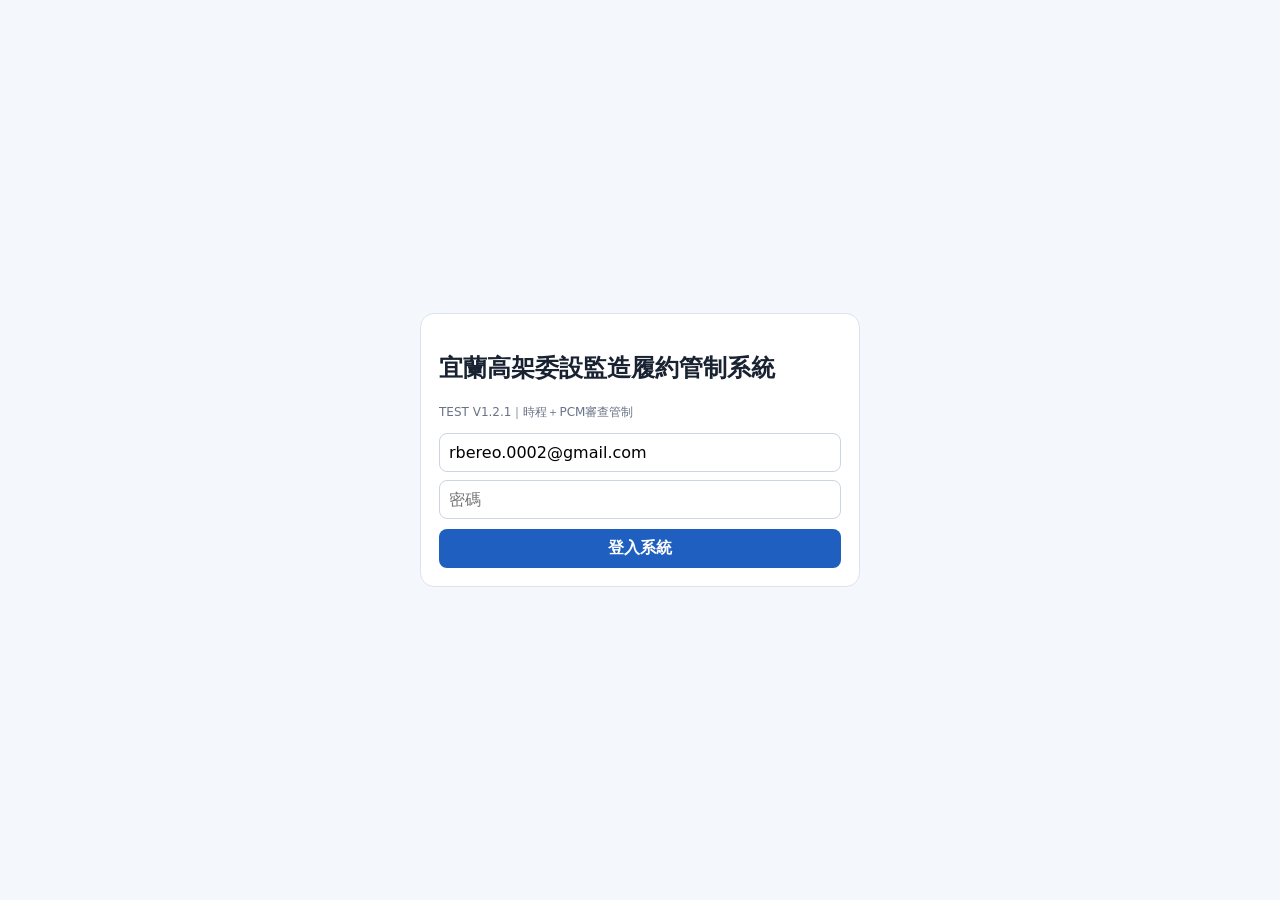
==== commit 6642f79f: "Update index.html to version TEST V1.2.1 修正： 1. 恢復忘記密碼／密碼重設功能。 2. 修正 Supabase 自動重算契約期限時的 FROM-clau" ====
--- a/test/index.html
+++ b/test/index.html
@@ -1,14 +1,14 @@
-<!doctype html><html lang="zh-Hant"><head><meta charset="utf-8"><meta name="viewport" content="width=device-width,initial-scale=1"><title>宜蘭高架履約管制 TEST V1.2</title>
+<!doctype html><html lang="zh-Hant"><head><meta charset="utf-8"><meta name="viewport" content="width=device-width,initial-scale=1"><title>宜蘭高架履約管制 TEST V1.2.1</title>
 <style>
 :root{--nav:#17365d;--blue:#1f5fbf;--bg:#f4f7fb;--line:#dce3ec;--muted:#687386;--bad:#b42318;--warn:#b54708;--ok:#17803d}*{box-sizing:border-box}body{margin:0;font-family:system-ui,"Noto Sans TC",sans-serif;background:var(--bg);color:#182230}.hide{display:none!important}.login{min-height:100vh;display:grid;place-items:center;padding:20px}.box,.card,.panel{background:#fff;border:1px solid var(--line);border-radius:14px;padding:18px}.box{width:min(440px,100%)}input,select,button{font:inherit}input,select{width:100%;padding:9px;border:1px solid #ccd5e1;border-radius:8px;background:#fff}button{padding:9px 13px;border:0;border-radius:8px;background:var(--blue);color:#fff;font-weight:700;cursor:pointer}.top{background:var(--nav);color:#fff;padding:14px 22px;display:flex;justify-content:space-between;gap:10px}.top button{background:transparent}.main{max-width:1380px;margin:auto;padding:18px}.tabs{display:flex;gap:8px;flex-wrap:wrap;margin:10px 0}.tab{background:#fff;color:#17365d;border:1px solid #ccd5e1}.tab.active{background:#17365d;color:#fff}.grid{display:grid;grid-template-columns:repeat(4,1fr);gap:12px}.projects{display:grid;grid-template-columns:1fr 1fr;gap:12px;margin-top:14px}.num{font-size:28px;font-weight:800}.muted{color:var(--muted);font-size:12px;line-height:1.5}.tag{background:#ffffff22;padding:5px 9px;border-radius:20px;font-size:12px}.panel{margin-top:14px}.err{color:var(--bad);font-size:13px}.ok{color:var(--ok);font-size:13px}.table{width:100%;border-collapse:collapse;font-size:13px}.table th,.table td{padding:8px;border-bottom:1px solid #edf0f4;text-align:left;vertical-align:middle}.table th{background:#eef3f9;position:sticky;top:0}.scroll{overflow:auto;max-height:62vh}.pill{display:inline-block;padding:3px 8px;border-radius:99px;background:#eef3f9}.pill.bad{background:#fee4e2;color:#b42318}.pill.warn{background:#fffaeb;color:#b54708}.pill.ok{background:#ecfdf3;color:#067647}.formgrid{display:grid;grid-template-columns:repeat(4,1fr);gap:10px}.formgrid label{font-size:12px;color:#475467}.wide{grid-column:span 2}.note{margin-top:12px;padding:12px;background:#fff8e8;border-radius:10px;font-size:12px}@media(max-width:900px){.grid{grid-template-columns:1fr 1fr}.projects{grid-template-columns:1fr}.formgrid{grid-template-columns:1fr 1fr}}@media(max-width:600px){.grid,.formgrid{grid-template-columns:1fr}.top{flex-direction:column}}
 </style></head><body>
-<div id="loginView" class="login"><form id="loginForm" class="box"><h2>宜蘭高架委設監造履約管制系統</h2><div class="muted">TEST V1.2｜時程＋PCM審查管制</div><input id="email" type="email" value="rbereo.0002@gmail.com" required style="margin-top:12px"><input id="pw" type="password" placeholder="密碼" required style="margin-top:8px"><button style="width:100%;margin-top:10px">登入系統</button><div id="loginErr" class="err"></div></form></div>
-<div id="appView" class="hide"><header class="top"><b>宜蘭至羅東鐵路高架化工程｜履約管制 TEST V1.2</b><div><span id="role" class="tag"></span> <span id="who"></span> <button id="out">登出</button></div></header><main class="main">
+<div id="loginView" class="login"><form id="loginForm" class="box"><h2>宜蘭高架委設監造履約管制系統</h2><div class="muted">TEST V1.2.1｜時程＋PCM審查管制</div><input id="email" type="email" value="rbereo.0002@gmail.com" required style="margin-top:12px"><input id="pw" type="password" placeholder="密碼" required style="margin-top:8px"><button style="width:100%;margin-top:10px">登入系統</button><div id="loginErr" class="err"></div></form></div>
+<div id="appView" class="hide"><header class="top"><b>宜蘭至羅東鐵路高架化工程｜履約管制 TEST V1.2.1</b><div><span id="role" class="tag"></span> <span id="who"></span> <button id="out">登出</button></div></header><main class="main">
 <div class="tabs"><button class="tab active" data-page="dash">主管 Dashboard</button><button class="tab" data-page="schedule">時程資料輸入</button><button class="tab" data-page="review">PCM 審查管制</button></div>
 <section id="dashPage"><h2>主管 Dashboard</h2><div id="time" class="muted">讀取中…</div><div class="grid" style="margin-top:12px"><div class="card"><div class="muted">北／南段標案</div><div id="pc" class="num">-</div></div><div class="card"><div class="muted">主管里程碑</div><div id="mc" class="num">-</div></div><div class="card"><div class="muted">已完成</div><div id="cc" class="num">-</div></div><div class="card"><div class="muted">逾期／即將到期</div><div id="ac" class="num">-</div></div></div><div id="projects" class="projects"></div><section class="panel scroll"><table class="table"><thead><tr><th>標案</th><th>管制項目</th><th>期限</th><th>剩餘天數</th><th>狀態</th></tr></thead><tbody id="alerts"></tbody></table></section></section>
 <section id="schedulePage" class="hide"><h2>時程資料輸入</h2><div class="muted">契約主檔日期僅 ADMIN 可修改；EDITOR 可更新里程碑實際提送、核定、完成日期。系統依觸發關係自動重算可明確推導的期限。</div><section id="projectDatePanel" class="panel"><b>契約主檔日期</b><div class="formgrid" style="margin-top:10px"><label>標案<select id="projectSelect"></select></label><label>契約簽訂日<input id="signDate" type="date"></label><label>契約生效日<input id="effectiveDate" type="date"></label><label>&nbsp;<button id="saveProjectDates" style="width:100%">儲存並重算</button></label></div><div id="projectDateMsg"></div></section><section class="panel scroll"><table class="table"><thead><tr><th>標案</th><th>里程碑</th><th>觸發依據</th><th>天數</th><th>契約期限</th><th>實際提送</th><th>核定日</th><th>完成日</th><th>動作</th></tr></thead><tbody id="milestoneEditRows"></tbody></table></section></section>
 <section id="reviewPage" class="hide"><h2>PCM 審查管制</h2><div class="muted">管理規則：PCM 原則一次審查 30 日曆天；假日只警示、不自動順延。輸入 PCM 收件日後，系統自動計算管理期限。</div><section class="panel"><div class="formgrid"><label>標案<select id="reviewProject"></select></label><label class="wide">審查里程碑<select id="reviewMilestone"></select></label><label>版次／次別<input id="revisionNo" placeholder="V1 / 第1次"></label><label>廠商提送日<input id="contractorSubmitDate" type="date"></label><label>PCM 收件日<input id="pcmReceiveDate" type="date"></label><label>&nbsp;<button id="addReview" style="width:100%">新增審查紀錄</button></label></div><div id="reviewMsg"></div></section><section class="panel scroll"><table class="table"><thead><tr><th>標案</th><th>成果</th><th>版次</th><th>PCM收件</th><th>PCM管理期限</th><th>PCM完成</th><th>狀態</th></tr></thead><tbody id="reviewRows"></tbody></table></section></section>
-<div class="note">TEST V1.2：新增契約日期輸入、里程碑日期輸入、自動期限重算、PCM 30 日審查期限及 Dashboard 預警。</div></main></div>
+<div class="note">TEST V1.2.1：新增契約日期輸入、里程碑日期輸入、自動期限重算、PCM 30 日審查期限及 Dashboard 預警。</div></main></div>
 <script type="module">
 import{createClient}from'https://esm.sh/@supabase/supabase-js@2';const s=createClient('https://gpxnervtwrancfrukdba.supabase.co','sb_publishable_2TaZAQtvOrOGqTqD7kOMkw_JtIDcbYk',{auth:{persistSession:true,autoRefreshToken:true}}),q=x=>document.getElementById(x);let role='',projects=[],milestones=[],reviews=[];const esc=v=>String(v??'').replace(/[&<>"']/g,c=>({'&':'&amp;','<':'&lt;','>':'&gt;','"':'&quot;',"'":'&#39;'}[c])),fmt=d=>d?new Date(d+'T00:00:00').toLocaleDateString('zh-TW'):'—';function pill(x){let c=x==='OVERDUE'?'bad':x==='DUE_SOON'?'warn':x==='COMPLETED'?'ok':'';return'<span class="pill '+c+'">'+({OVERDUE:'逾期',DUE_SOON:'即將到期',COMPLETED:'完成',NORMAL:'正常',NO_DATE:'待起算'}[x]||x)+'</span>'}function page(n){['dash','schedule','review'].forEach(x=>q(x+'Page').classList.toggle('hide',x!==n));document.querySelectorAll('.tab').forEach(b=>b.classList.toggle('active',b.dataset.page===n))}document.querySelectorAll('.tab').forEach(b=>b.onclick=()=>page(b.dataset.page));
 async function boot(){const{data:{session}}=await s.auth.getSession();if(!session){q('loginView').classList.remove('hide');q('appView').classList.add('hide');return}q('loginView').classList.add('hide');q('appView').classList.remove('hide');q('who').textContent=session.user.email||'';const{data:u,error}=await s.from('user_profiles').select('role,is_active').eq('user_id',session.user.id).single();if(error||!u||!u.is_active){await s.auth.signOut();q('loginErr').textContent='此帳號尚未取得系統權限。';return boot()}role=u.role;q('role').textContent=role;q('projectDatePanel').classList.toggle('hide',role!=='ADMIN');await loadAll()}
@@ -17,5 +17,30 @@
 function renderSelectors(){let o=projects.map(p=>'<option value="'+p.id+'">'+esc(p.short_name)+'</option>').join('');q('projectSelect').innerHTML=o;q('reviewProject').innerHTML=o;fillProjectDates();fillReviewMilestones()}function fillProjectDates(){let p=projects.find(x=>x.id===q('projectSelect').value)||projects[0];if(!p)return;q('signDate').value=p.contract_sign_date||'';q('effectiveDate').value=p.contract_effective_date||''}q('projectSelect').onchange=fillProjectDates;q('reviewProject').onchange=fillReviewMilestones;function fillReviewMilestones(){let id=q('reviewProject').value||projects[0]?.id;q('reviewMilestone').innerHTML=milestones.filter(m=>m.project_id===id&&m.review_required).map(m=>'<option value="'+m.id+'">'+esc(m.stage+'｜'+m.milestone_name)+'</option>').join('')}
 function renderMilestones(){let pm=Object.fromEntries(projects.map(p=>[p.id,p.short_name]));q('milestoneEditRows').innerHTML=milestones.map(m=>'<tr><td>'+esc(pm[m.project_id]||'')+'</td><td>'+esc(m.stage+'｜'+m.milestone_name)+'</td><td>'+esc(m.trigger_description||'—')+'</td><td>'+(m.contract_days??'—')+'</td><td>'+fmt(m.contract_due_date)+'</td><td><input type="date" id="sub_'+m.id+'" value="'+(m.actual_submit_date||'')+'"></td><td><input type="date" id="app_'+m.id+'" value="'+(m.approved_date||'')+'"></td><td><input type="date" id="fin_'+m.id+'" value="'+(m.actual_finish_date||'')+'"></td><td>'+(role==='VIEWER'?'唯讀':'<button onclick="window.saveM(\''+m.id+'\')">儲存</button>')+'</td></tr>').join('')}window.saveM=async id=>{if(role==='VIEWER')return;let{error}=await s.from('milestones').update({actual_submit_date:q('sub_'+id).value||null,approved_date:q('app_'+id).value||null,actual_finish_date:q('fin_'+id).value||null}).eq('id',id);if(error)return alert('儲存失敗：'+error.message);await loadAll()};
 q('saveProjectDates').onclick=async()=>{let{error}=await s.from('projects').update({contract_sign_date:q('signDate').value||null,contract_effective_date:q('effectiveDate').value||null}).eq('id',q('projectSelect').value);q('projectDateMsg').className=error?'err':'ok';q('projectDateMsg').textContent=error?'儲存失敗：'+error.message:'已儲存並自動重算後續期限。';if(!error)await loadAll()};q('addReview').onclick=async()=>{if(role==='VIEWER')return;let{error}=await s.from('reviews').insert({project_id:q('reviewProject').value,milestone_id:q('reviewMilestone').value,revision_no:q('revisionNo').value||null,contractor_submit_date:q('contractorSubmitDate').value||null,pcm_receive_date:q('pcmReceiveDate').value||null,review_status:'PCM_REVIEW'});q('reviewMsg').className=error?'err':'ok';q('reviewMsg').textContent=error?'新增失敗：'+error.message:'已新增；PCM管理期限已自動計算。';if(!error)await loadAll()};function renderReviews(){let pm=Object.fromEntries(projects.map(p=>[p.id,p.short_name])),mm=Object.fromEntries(milestones.map(m=>[m.id,m.milestone_name]));q('reviewRows').innerHTML=reviews.map(r=>'<tr><td>'+esc(pm[r.project_id]||'')+'</td><td>'+esc(mm[r.milestone_id]||'')+'</td><td>'+esc(r.revision_no||'—')+'</td><td>'+fmt(r.pcm_receive_date)+'</td><td>'+fmt(r.pcm_target_date)+'</td><td>'+fmt(r.pcm_finish_date)+'</td><td>'+esc(r.review_status)+'</td></tr>').join('')}
+q('forgotBtn').onclick=async()=>{
+  q('loginErr').textContent='';q('recoveryMsg').textContent='';
+  const email=q('email').value.trim();
+  if(!email){q('loginErr').textContent='請先輸入 Email';return}
+  const {error}=await s.auth.resetPasswordForEmail(email,{redirectTo:SITE_URL});
+  if(error){q('loginErr').textContent='無法寄送重設信：'+error.message;return}
+  q('recoveryMsg').textContent='密碼重設信已寄出，請使用最新一封信。';
+};
+q('resetForm').onsubmit=async e=>{
+  e.preventDefault();q('resetErr').textContent='';q('resetOk').textContent='';
+  const p1=q('newPw1').value,p2=q('newPw2').value;
+  if(p1.length<10){q('resetErr').textContent='新密碼至少10字元。';return}
+  if(p1!==p2){q('resetErr').textContent='兩次輸入的密碼不一致。';return}
+  const {error}=await s.auth.updateUser({password:p1});
+  if(error){q('resetErr').textContent='密碼更新失敗：'+error.message;return}
+  q('resetOk').textContent='新密碼已設定完成，正在進入系統…';
+  history.replaceState({},document.title,location.pathname);
+  setTimeout(()=>boot(),600);
+};
+s.auth.onAuthStateChange((event,session)=>{
+  if(event==='PASSWORD_RECOVERY' && session){
+    q('loginView').classList.add('hide');q('appView').classList.add('hide');q('resetView').classList.remove('hide');
+  }
+});
+
 q('loginForm').onsubmit=async e=>{e.preventDefault();let{error}=await s.auth.signInWithPassword({email:q('email').value.trim(),password:q('pw').value});if(error)q('loginErr').textContent='登入失敗：'+error.message;else boot()};q('out').onclick=async()=>{await s.auth.signOut();q('pw').value='';boot()};boot();
 </script></body></html>
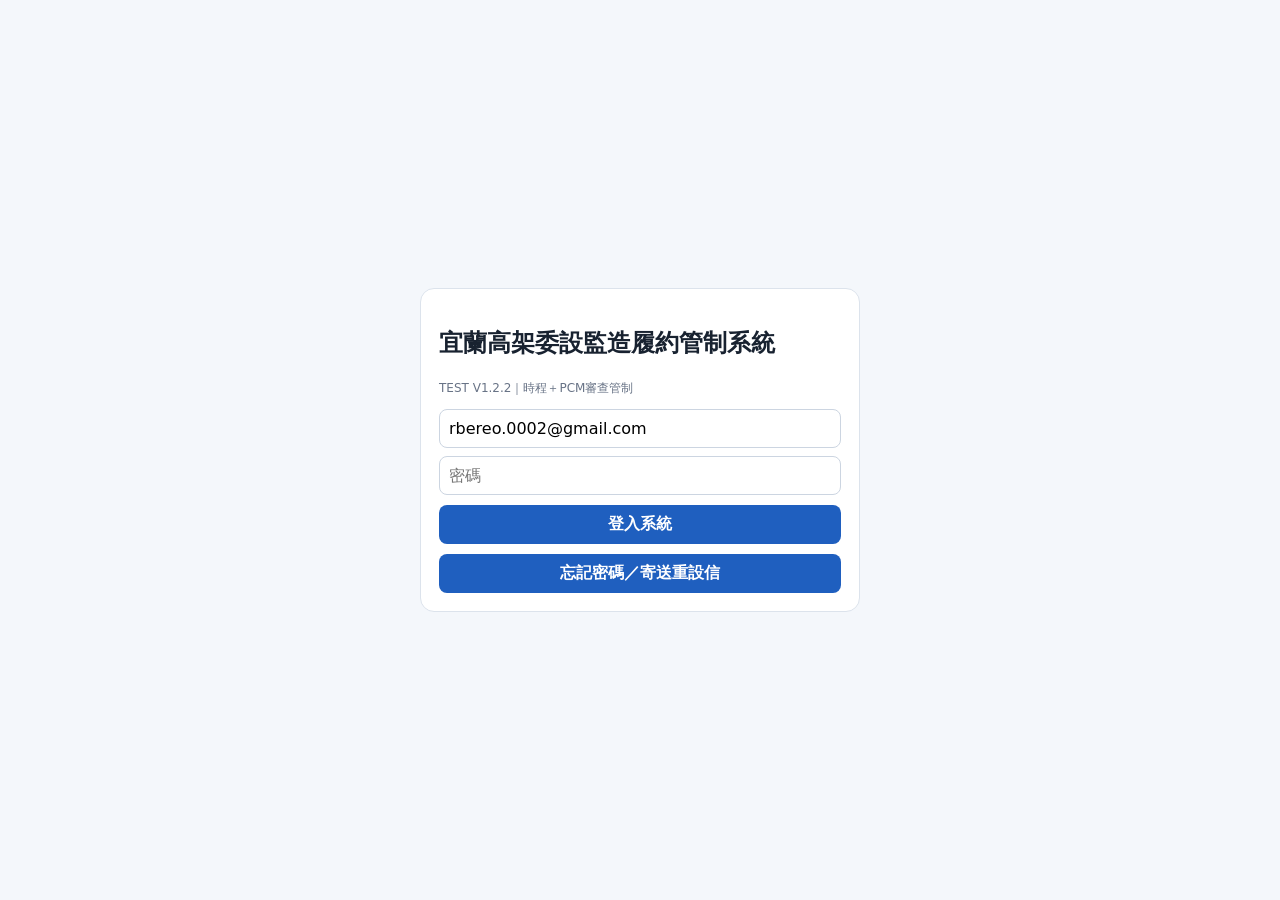
==== commit aa71e7c3: "Update HTML for version 1.2.2 修正確認： - 登入頁「忘記密碼／寄送重設信」按鈕已實際存在於 HTML。 - Recovery 回站後會顯示「設定新密碼」頁。 - " ====
--- a/test/index.html
+++ b/test/index.html
@@ -1,44 +1,106 @@
-<!doctype html><html lang="zh-Hant"><head><meta charset="utf-8"><meta name="viewport" content="width=device-width,initial-scale=1"><title>宜蘭高架履約管制 TEST V1.2.1</title>
+<!doctype html><html lang="zh-Hant"><head><meta charset="utf-8"><meta name="viewport" content="width=device-width,initial-scale=1"><title>宜蘭高架履約管制 TEST V1.2.2</title>
 <style>
 :root{--nav:#17365d;--blue:#1f5fbf;--bg:#f4f7fb;--line:#dce3ec;--muted:#687386;--bad:#b42318;--warn:#b54708;--ok:#17803d}*{box-sizing:border-box}body{margin:0;font-family:system-ui,"Noto Sans TC",sans-serif;background:var(--bg);color:#182230}.hide{display:none!important}.login{min-height:100vh;display:grid;place-items:center;padding:20px}.box,.card,.panel{background:#fff;border:1px solid var(--line);border-radius:14px;padding:18px}.box{width:min(440px,100%)}input,select,button{font:inherit}input,select{width:100%;padding:9px;border:1px solid #ccd5e1;border-radius:8px;background:#fff}button{padding:9px 13px;border:0;border-radius:8px;background:var(--blue);color:#fff;font-weight:700;cursor:pointer}.top{background:var(--nav);color:#fff;padding:14px 22px;display:flex;justify-content:space-between;gap:10px}.top button{background:transparent}.main{max-width:1380px;margin:auto;padding:18px}.tabs{display:flex;gap:8px;flex-wrap:wrap;margin:10px 0}.tab{background:#fff;color:#17365d;border:1px solid #ccd5e1}.tab.active{background:#17365d;color:#fff}.grid{display:grid;grid-template-columns:repeat(4,1fr);gap:12px}.projects{display:grid;grid-template-columns:1fr 1fr;gap:12px;margin-top:14px}.num{font-size:28px;font-weight:800}.muted{color:var(--muted);font-size:12px;line-height:1.5}.tag{background:#ffffff22;padding:5px 9px;border-radius:20px;font-size:12px}.panel{margin-top:14px}.err{color:var(--bad);font-size:13px}.ok{color:var(--ok);font-size:13px}.table{width:100%;border-collapse:collapse;font-size:13px}.table th,.table td{padding:8px;border-bottom:1px solid #edf0f4;text-align:left;vertical-align:middle}.table th{background:#eef3f9;position:sticky;top:0}.scroll{overflow:auto;max-height:62vh}.pill{display:inline-block;padding:3px 8px;border-radius:99px;background:#eef3f9}.pill.bad{background:#fee4e2;color:#b42318}.pill.warn{background:#fffaeb;color:#b54708}.pill.ok{background:#ecfdf3;color:#067647}.formgrid{display:grid;grid-template-columns:repeat(4,1fr);gap:10px}.formgrid label{font-size:12px;color:#475467}.wide{grid-column:span 2}.note{margin-top:12px;padding:12px;background:#fff8e8;border-radius:10px;font-size:12px}@media(max-width:900px){.grid{grid-template-columns:1fr 1fr}.projects{grid-template-columns:1fr}.formgrid{grid-template-columns:1fr 1fr}}@media(max-width:600px){.grid,.formgrid{grid-template-columns:1fr}.top{flex-direction:column}}
 </style></head><body>
-<div id="loginView" class="login"><form id="loginForm" class="box"><h2>宜蘭高架委設監造履約管制系統</h2><div class="muted">TEST V1.2.1｜時程＋PCM審查管制</div><input id="email" type="email" value="rbereo.0002@gmail.com" required style="margin-top:12px"><input id="pw" type="password" placeholder="密碼" required style="margin-top:8px"><button style="width:100%;margin-top:10px">登入系統</button><div id="loginErr" class="err"></div></form></div>
-<div id="appView" class="hide"><header class="top"><b>宜蘭至羅東鐵路高架化工程｜履約管制 TEST V1.2.1</b><div><span id="role" class="tag"></span> <span id="who"></span> <button id="out">登出</button></div></header><main class="main">
+<div id="loginView" class="login">
+  <div class="box">
+    <form id="loginForm">
+      <h2>宜蘭高架委設監造履約管制系統</h2>
+      <div class="muted">TEST V1.2.2｜時程＋PCM審查管制</div>
+      <input id="email" type="email" autocomplete="username" value="rbereo.0002@gmail.com" required style="margin-top:12px">
+      <input id="pw" type="password" autocomplete="current-password" placeholder="密碼" required style="margin-top:8px">
+      <button type="submit" style="width:100%;margin-top:10px">登入系統</button>
+      <div id="loginErr" class="err"></div>
+    </form>
+    <button id="forgotBtn" type="button" class="secondary" style="width:100%;margin-top:10px">忘記密碼／寄送重設信</button>
+    <div id="recoveryMsg" class="ok"></div>
+  </div>
+</div>
+
+<div id="resetView" class="login hide">
+  <form id="resetForm" class="box">
+    <h2>設定新密碼</h2>
+    <div class="muted">請輸入兩次新密碼，完成後會直接回到系統。</div>
+    <input id="newPw1" type="password" minlength="10" autocomplete="new-password" placeholder="新密碼（至少10字元）" required style="margin-top:12px">
+    <input id="newPw2" type="password" minlength="10" autocomplete="new-password" placeholder="再次輸入新密碼" required style="margin-top:8px">
+    <button type="submit" style="width:100%;margin-top:10px">儲存新密碼</button>
+    <div id="resetErr" class="err"></div>
+    <div id="resetOk" class="ok"></div>
+  </form>
+</div>
+<div id="appView" class="hide"><header class="top"><b>宜蘭至羅東鐵路高架化工程｜履約管制 TEST V1.2.2</b><div><span id="role" class="tag"></span> <span id="who"></span> <button id="out">登出</button></div></header><main class="main">
 <div class="tabs"><button class="tab active" data-page="dash">主管 Dashboard</button><button class="tab" data-page="schedule">時程資料輸入</button><button class="tab" data-page="review">PCM 審查管制</button></div>
 <section id="dashPage"><h2>主管 Dashboard</h2><div id="time" class="muted">讀取中…</div><div class="grid" style="margin-top:12px"><div class="card"><div class="muted">北／南段標案</div><div id="pc" class="num">-</div></div><div class="card"><div class="muted">主管里程碑</div><div id="mc" class="num">-</div></div><div class="card"><div class="muted">已完成</div><div id="cc" class="num">-</div></div><div class="card"><div class="muted">逾期／即將到期</div><div id="ac" class="num">-</div></div></div><div id="projects" class="projects"></div><section class="panel scroll"><table class="table"><thead><tr><th>標案</th><th>管制項目</th><th>期限</th><th>剩餘天數</th><th>狀態</th></tr></thead><tbody id="alerts"></tbody></table></section></section>
 <section id="schedulePage" class="hide"><h2>時程資料輸入</h2><div class="muted">契約主檔日期僅 ADMIN 可修改；EDITOR 可更新里程碑實際提送、核定、完成日期。系統依觸發關係自動重算可明確推導的期限。</div><section id="projectDatePanel" class="panel"><b>契約主檔日期</b><div class="formgrid" style="margin-top:10px"><label>標案<select id="projectSelect"></select></label><label>契約簽訂日<input id="signDate" type="date"></label><label>契約生效日<input id="effectiveDate" type="date"></label><label>&nbsp;<button id="saveProjectDates" style="width:100%">儲存並重算</button></label></div><div id="projectDateMsg"></div></section><section class="panel scroll"><table class="table"><thead><tr><th>標案</th><th>里程碑</th><th>觸發依據</th><th>天數</th><th>契約期限</th><th>實際提送</th><th>核定日</th><th>完成日</th><th>動作</th></tr></thead><tbody id="milestoneEditRows"></tbody></table></section></section>
 <section id="reviewPage" class="hide"><h2>PCM 審查管制</h2><div class="muted">管理規則：PCM 原則一次審查 30 日曆天；假日只警示、不自動順延。輸入 PCM 收件日後，系統自動計算管理期限。</div><section class="panel"><div class="formgrid"><label>標案<select id="reviewProject"></select></label><label class="wide">審查里程碑<select id="reviewMilestone"></select></label><label>版次／次別<input id="revisionNo" placeholder="V1 / 第1次"></label><label>廠商提送日<input id="contractorSubmitDate" type="date"></label><label>PCM 收件日<input id="pcmReceiveDate" type="date"></label><label>&nbsp;<button id="addReview" style="width:100%">新增審查紀錄</button></label></div><div id="reviewMsg"></div></section><section class="panel scroll"><table class="table"><thead><tr><th>標案</th><th>成果</th><th>版次</th><th>PCM收件</th><th>PCM管理期限</th><th>PCM完成</th><th>狀態</th></tr></thead><tbody id="reviewRows"></tbody></table></section></section>
-<div class="note">TEST V1.2.1：新增契約日期輸入、里程碑日期輸入、自動期限重算、PCM 30 日審查期限及 Dashboard 預警。</div></main></div>
+<div class="note">TEST V1.2.2：新增契約日期輸入、里程碑日期輸入、自動期限重算、PCM 30 日審查期限及 Dashboard 預警。</div></main></div>
 <script type="module">
 import{createClient}from'https://esm.sh/@supabase/supabase-js@2';const s=createClient('https://gpxnervtwrancfrukdba.supabase.co','sb_publishable_2TaZAQtvOrOGqTqD7kOMkw_JtIDcbYk',{auth:{persistSession:true,autoRefreshToken:true}}),q=x=>document.getElementById(x);let role='',projects=[],milestones=[],reviews=[];const esc=v=>String(v??'').replace(/[&<>"']/g,c=>({'&':'&amp;','<':'&lt;','>':'&gt;','"':'&quot;',"'":'&#39;'}[c])),fmt=d=>d?new Date(d+'T00:00:00').toLocaleDateString('zh-TW'):'—';function pill(x){let c=x==='OVERDUE'?'bad':x==='DUE_SOON'?'warn':x==='COMPLETED'?'ok':'';return'<span class="pill '+c+'">'+({OVERDUE:'逾期',DUE_SOON:'即將到期',COMPLETED:'完成',NORMAL:'正常',NO_DATE:'待起算'}[x]||x)+'</span>'}function page(n){['dash','schedule','review'].forEach(x=>q(x+'Page').classList.toggle('hide',x!==n));document.querySelectorAll('.tab').forEach(b=>b.classList.toggle('active',b.dataset.page===n))}document.querySelectorAll('.tab').forEach(b=>b.onclick=()=>page(b.dataset.page));
-async function boot(){const{data:{session}}=await s.auth.getSession();if(!session){q('loginView').classList.remove('hide');q('appView').classList.add('hide');return}q('loginView').classList.add('hide');q('appView').classList.remove('hide');q('who').textContent=session.user.email||'';const{data:u,error}=await s.from('user_profiles').select('role,is_active').eq('user_id',session.user.id).single();if(error||!u||!u.is_active){await s.auth.signOut();q('loginErr').textContent='此帳號尚未取得系統權限。';return boot()}role=u.role;q('role').textContent=role;q('projectDatePanel').classList.toggle('hide',role!=='ADMIN');await loadAll()}
+function recoveryInUrl(){
+  const h=location.hash||'', qs=location.search||'';
+  return h.includes('type=recovery') || qs.includes('type=recovery') || h.includes('access_token=');
+}
+async function boot(){
+  const{data:{session}}=await s.auth.getSession();
+  if(session && recoveryInUrl()){
+    q('loginView').classList.add('hide');
+    q('appView').classList.add('hide');
+    q('resetView').classList.remove('hide');
+    return;
+  }
+  q('resetView').classList.add('hide');
+  if(!session){
+    q('loginView').classList.remove('hide');
+    q('appView').classList.add('hide');
+    return;
+  }
+  q('loginView').classList.add('hide');
+  q('appView').classList.remove('hide');
+  q('who').textContent=session.user.email||'';
+  const{data:u,error}=await s.from('user_profiles').select('role,is_active').eq('user_id',session.user.id).single();
+  if(error||!u||!u.is_active){
+    await s.auth.signOut();
+    q('loginErr').textContent='此帳號尚未取得系統權限。';
+    return boot();
+  }
+  role=u.role;
+  q('role').textContent=role;
+  q('projectDatePanel').classList.toggle('hide',role!=='ADMIN');
+  await loadAll();
+}
 async function loadAll(){const[pr,mr,rr,ar]=await Promise.all([s.from('projects').select('id,project_code,short_name,project_name,pre_tender_budget_amount,contract_sign_date,contract_effective_date').order('project_code'),s.from('milestones').select('id,project_id,milestone_code,stage,milestone_name,trigger_description,contract_days,contract_due_date,actual_submit_date,approved_date,actual_finish_date,status,progress_percent,dashboard_visible,review_required').order('milestone_code'),s.from('reviews').select('id,project_id,milestone_id,revision_no,pcm_receive_date,pcm_target_date,pcm_finish_date,review_status').order('created_at',{ascending:false}),s.from('v_control_alerts').select('*').order('due_date',{ascending:true})]);if(pr.error||mr.error||rr.error||ar.error){q('time').textContent='讀取失敗：'+(pr.error?.message||mr.error?.message||rr.error?.message||ar.error?.message);return}projects=pr.data||[];milestones=mr.data||[];reviews=rr.data||[];renderDash(ar.data||[]);renderSelectors();renderMilestones();renderReviews()}
 function renderDash(a){let dm=milestones.filter(x=>x.dashboard_visible);q('pc').textContent=projects.length;q('mc').textContent=dm.length;q('cc').textContent=dm.filter(x=>x.actual_finish_date||x.status==='COMPLETED').length;q('ac').textContent=a.filter(x=>['OVERDUE','DUE_SOON'].includes(x.alert_status)).length;q('time').textContent='雲端資料讀取成功｜'+new Date().toLocaleString('zh-TW');q('projects').innerHTML=projects.map(p=>{let m=dm.filter(x=>x.project_id===p.id),d=m.filter(x=>x.actual_finish_date||x.status==='COMPLETED').length,av=m.length?Math.round(m.reduce((z,x)=>z+Number(x.progress_percent||0),0)/m.length):0;return'<div class="card"><h3>'+esc(p.short_name)+'</h3><div class="muted">'+esc(p.project_name)+'</div><p>主要里程碑：<b>'+m.length+'</b>　已完成：<b>'+d+'</b>　平均進度：<b>'+av+'%</b></p><div class="muted">招標前預算基準：'+(p.pre_tender_budget_amount?Number(p.pre_tender_budget_amount).toLocaleString('zh-TW')+' 元':'待確認')+'</div></div>'}).join('');q('alerts').innerHTML=a.map(x=>'<tr><td>'+esc(x.short_name)+'</td><td>'+esc(x.alert_type==='PCM_REVIEW'?'PCM｜'+x.item_name:x.item_name)+'</td><td>'+fmt(x.due_date)+'</td><td>'+(x.days_remaining??'—')+'</td><td>'+pill(x.alert_status)+'</td></tr>').join('')}
 function renderSelectors(){let o=projects.map(p=>'<option value="'+p.id+'">'+esc(p.short_name)+'</option>').join('');q('projectSelect').innerHTML=o;q('reviewProject').innerHTML=o;fillProjectDates();fillReviewMilestones()}function fillProjectDates(){let p=projects.find(x=>x.id===q('projectSelect').value)||projects[0];if(!p)return;q('signDate').value=p.contract_sign_date||'';q('effectiveDate').value=p.contract_effective_date||''}q('projectSelect').onchange=fillProjectDates;q('reviewProject').onchange=fillReviewMilestones;function fillReviewMilestones(){let id=q('reviewProject').value||projects[0]?.id;q('reviewMilestone').innerHTML=milestones.filter(m=>m.project_id===id&&m.review_required).map(m=>'<option value="'+m.id+'">'+esc(m.stage+'｜'+m.milestone_name)+'</option>').join('')}
 function renderMilestones(){let pm=Object.fromEntries(projects.map(p=>[p.id,p.short_name]));q('milestoneEditRows').innerHTML=milestones.map(m=>'<tr><td>'+esc(pm[m.project_id]||'')+'</td><td>'+esc(m.stage+'｜'+m.milestone_name)+'</td><td>'+esc(m.trigger_description||'—')+'</td><td>'+(m.contract_days??'—')+'</td><td>'+fmt(m.contract_due_date)+'</td><td><input type="date" id="sub_'+m.id+'" value="'+(m.actual_submit_date||'')+'"></td><td><input type="date" id="app_'+m.id+'" value="'+(m.approved_date||'')+'"></td><td><input type="date" id="fin_'+m.id+'" value="'+(m.actual_finish_date||'')+'"></td><td>'+(role==='VIEWER'?'唯讀':'<button onclick="window.saveM(\''+m.id+'\')">儲存</button>')+'</td></tr>').join('')}window.saveM=async id=>{if(role==='VIEWER')return;let{error}=await s.from('milestones').update({actual_submit_date:q('sub_'+id).value||null,approved_date:q('app_'+id).value||null,actual_finish_date:q('fin_'+id).value||null}).eq('id',id);if(error)return alert('儲存失敗：'+error.message);await loadAll()};
 q('saveProjectDates').onclick=async()=>{let{error}=await s.from('projects').update({contract_sign_date:q('signDate').value||null,contract_effective_date:q('effectiveDate').value||null}).eq('id',q('projectSelect').value);q('projectDateMsg').className=error?'err':'ok';q('projectDateMsg').textContent=error?'儲存失敗：'+error.message:'已儲存並自動重算後續期限。';if(!error)await loadAll()};q('addReview').onclick=async()=>{if(role==='VIEWER')return;let{error}=await s.from('reviews').insert({project_id:q('reviewProject').value,milestone_id:q('reviewMilestone').value,revision_no:q('revisionNo').value||null,contractor_submit_date:q('contractorSubmitDate').value||null,pcm_receive_date:q('pcmReceiveDate').value||null,review_status:'PCM_REVIEW'});q('reviewMsg').className=error?'err':'ok';q('reviewMsg').textContent=error?'新增失敗：'+error.message:'已新增；PCM管理期限已自動計算。';if(!error)await loadAll()};function renderReviews(){let pm=Object.fromEntries(projects.map(p=>[p.id,p.short_name])),mm=Object.fromEntries(milestones.map(m=>[m.id,m.milestone_name]));q('reviewRows').innerHTML=reviews.map(r=>'<tr><td>'+esc(pm[r.project_id]||'')+'</td><td>'+esc(mm[r.milestone_id]||'')+'</td><td>'+esc(r.revision_no||'—')+'</td><td>'+fmt(r.pcm_receive_date)+'</td><td>'+fmt(r.pcm_target_date)+'</td><td>'+fmt(r.pcm_finish_date)+'</td><td>'+esc(r.review_status)+'</td></tr>').join('')}
 q('forgotBtn').onclick=async()=>{
-  q('loginErr').textContent='';q('recoveryMsg').textContent='';
+  q('loginErr').textContent='';
+  q('recoveryMsg').textContent='';
   const email=q('email').value.trim();
-  if(!email){q('loginErr').textContent='請先輸入 Email';return}
+  if(!email){q('loginErr').textContent='請先輸入 Email';return;}
   const {error}=await s.auth.resetPasswordForEmail(email,{redirectTo:SITE_URL});
-  if(error){q('loginErr').textContent='無法寄送重設信：'+error.message;return}
+  if(error){q('loginErr').textContent='無法寄送重設信：'+error.message;return;}
   q('recoveryMsg').textContent='密碼重設信已寄出，請使用最新一封信。';
 };
+
 q('resetForm').onsubmit=async e=>{
-  e.preventDefault();q('resetErr').textContent='';q('resetOk').textContent='';
+  e.preventDefault();
+  q('resetErr').textContent='';q('resetOk').textContent='';
   const p1=q('newPw1').value,p2=q('newPw2').value;
-  if(p1.length<10){q('resetErr').textContent='新密碼至少10字元。';return}
-  if(p1!==p2){q('resetErr').textContent='兩次輸入的密碼不一致。';return}
+  if(p1.length<10){q('resetErr').textContent='新密碼至少10字元。';return;}
+  if(p1!==p2){q('resetErr').textContent='兩次輸入的密碼不一致。';return;}
   const {error}=await s.auth.updateUser({password:p1});
-  if(error){q('resetErr').textContent='密碼更新失敗：'+error.message;return}
+  if(error){q('resetErr').textContent='密碼更新失敗：'+error.message;return;}
   q('resetOk').textContent='新密碼已設定完成，正在進入系統…';
   history.replaceState({},document.title,location.pathname);
   setTimeout(()=>boot(),600);
 };
+
 s.auth.onAuthStateChange((event,session)=>{
   if(event==='PASSWORD_RECOVERY' && session){
-    q('loginView').classList.add('hide');q('appView').classList.add('hide');q('resetView').classList.remove('hide');
+    q('loginView').classList.add('hide');
+    q('appView').classList.add('hide');
+    q('resetView').classList.remove('hide');
   }
 });
 
